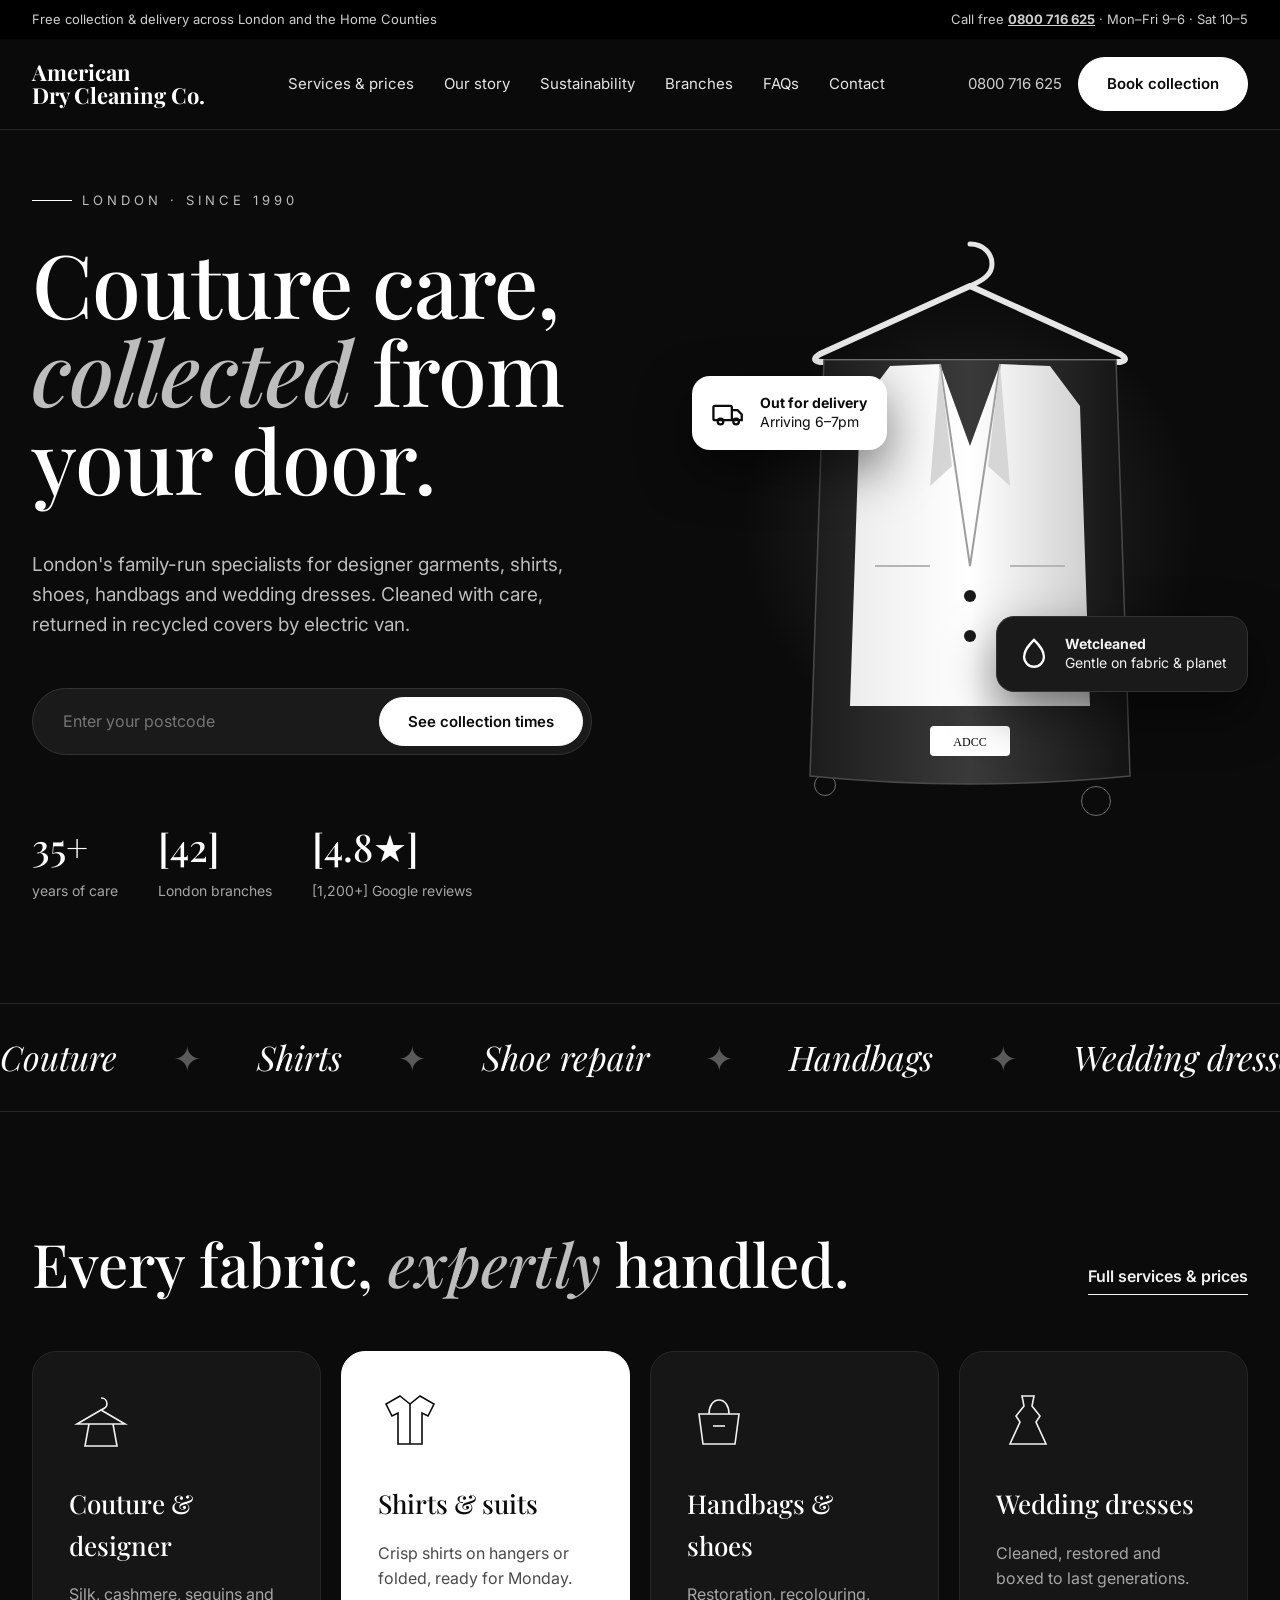
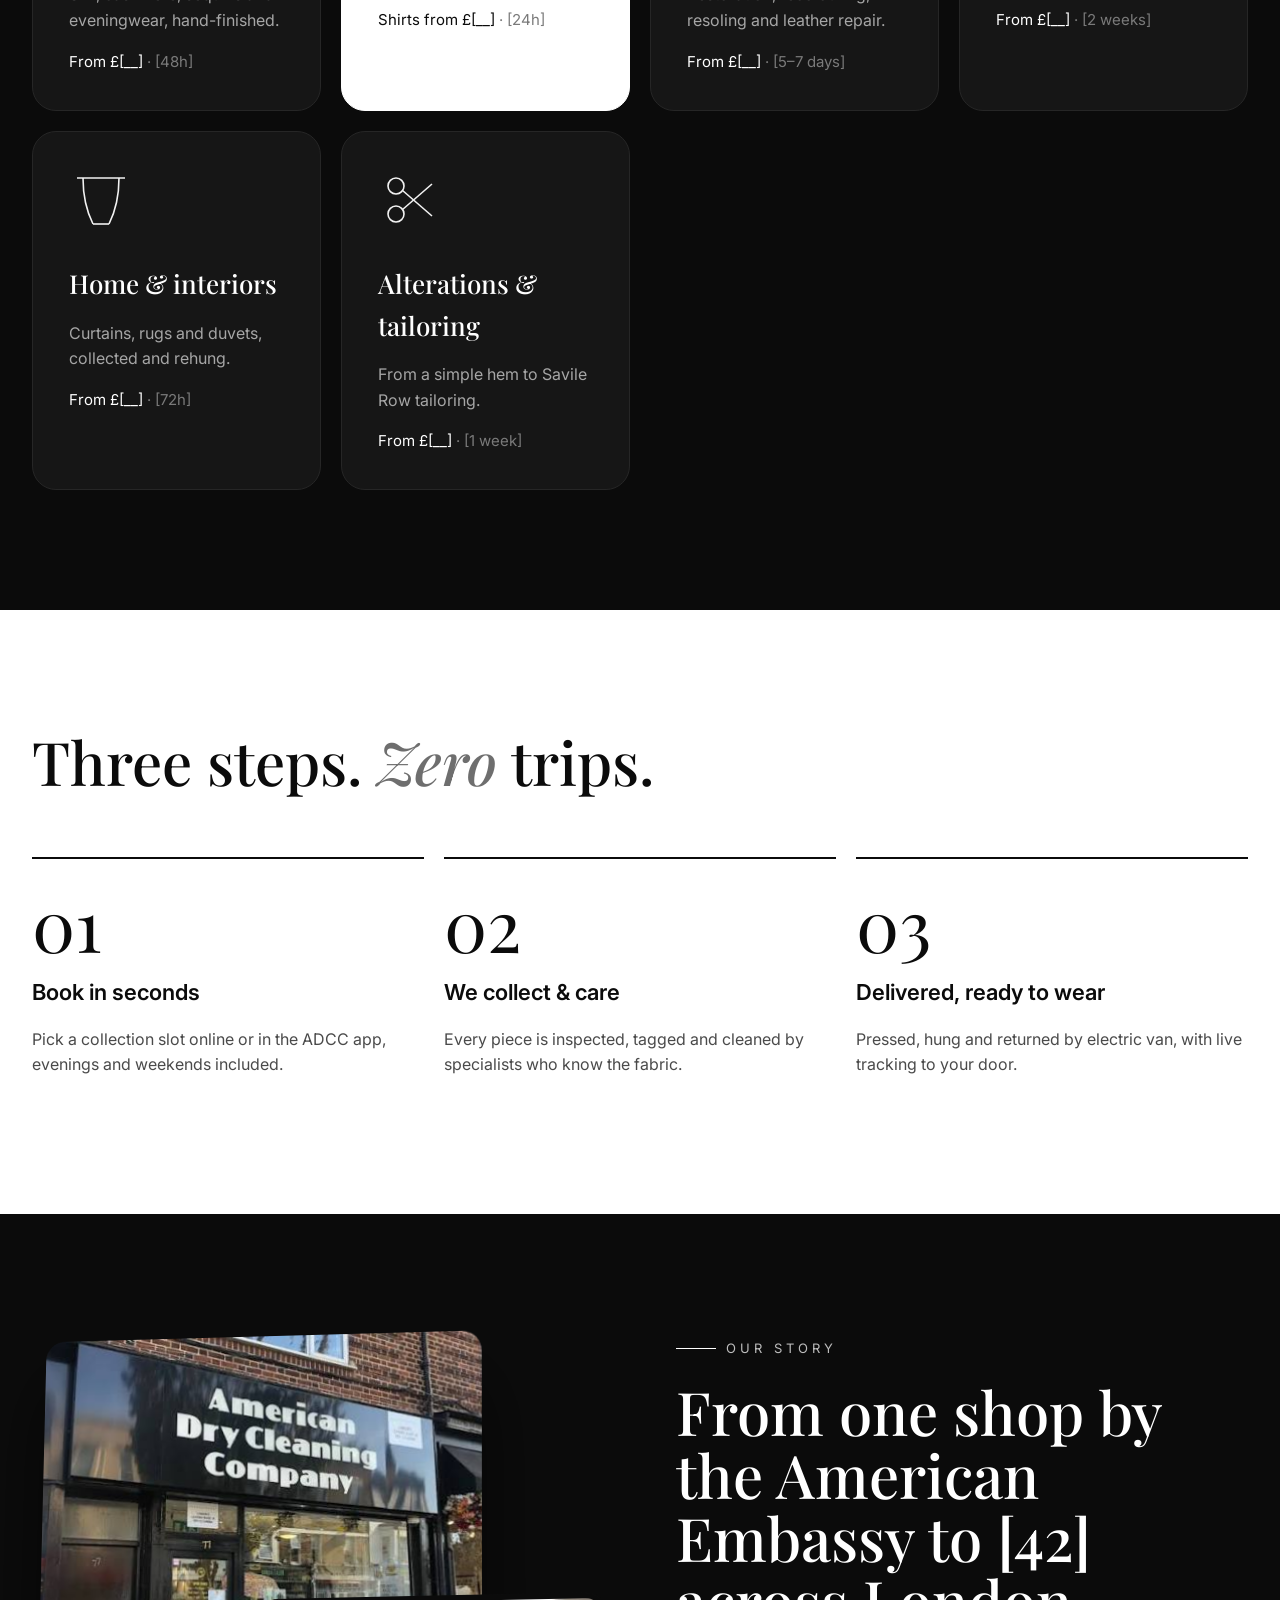
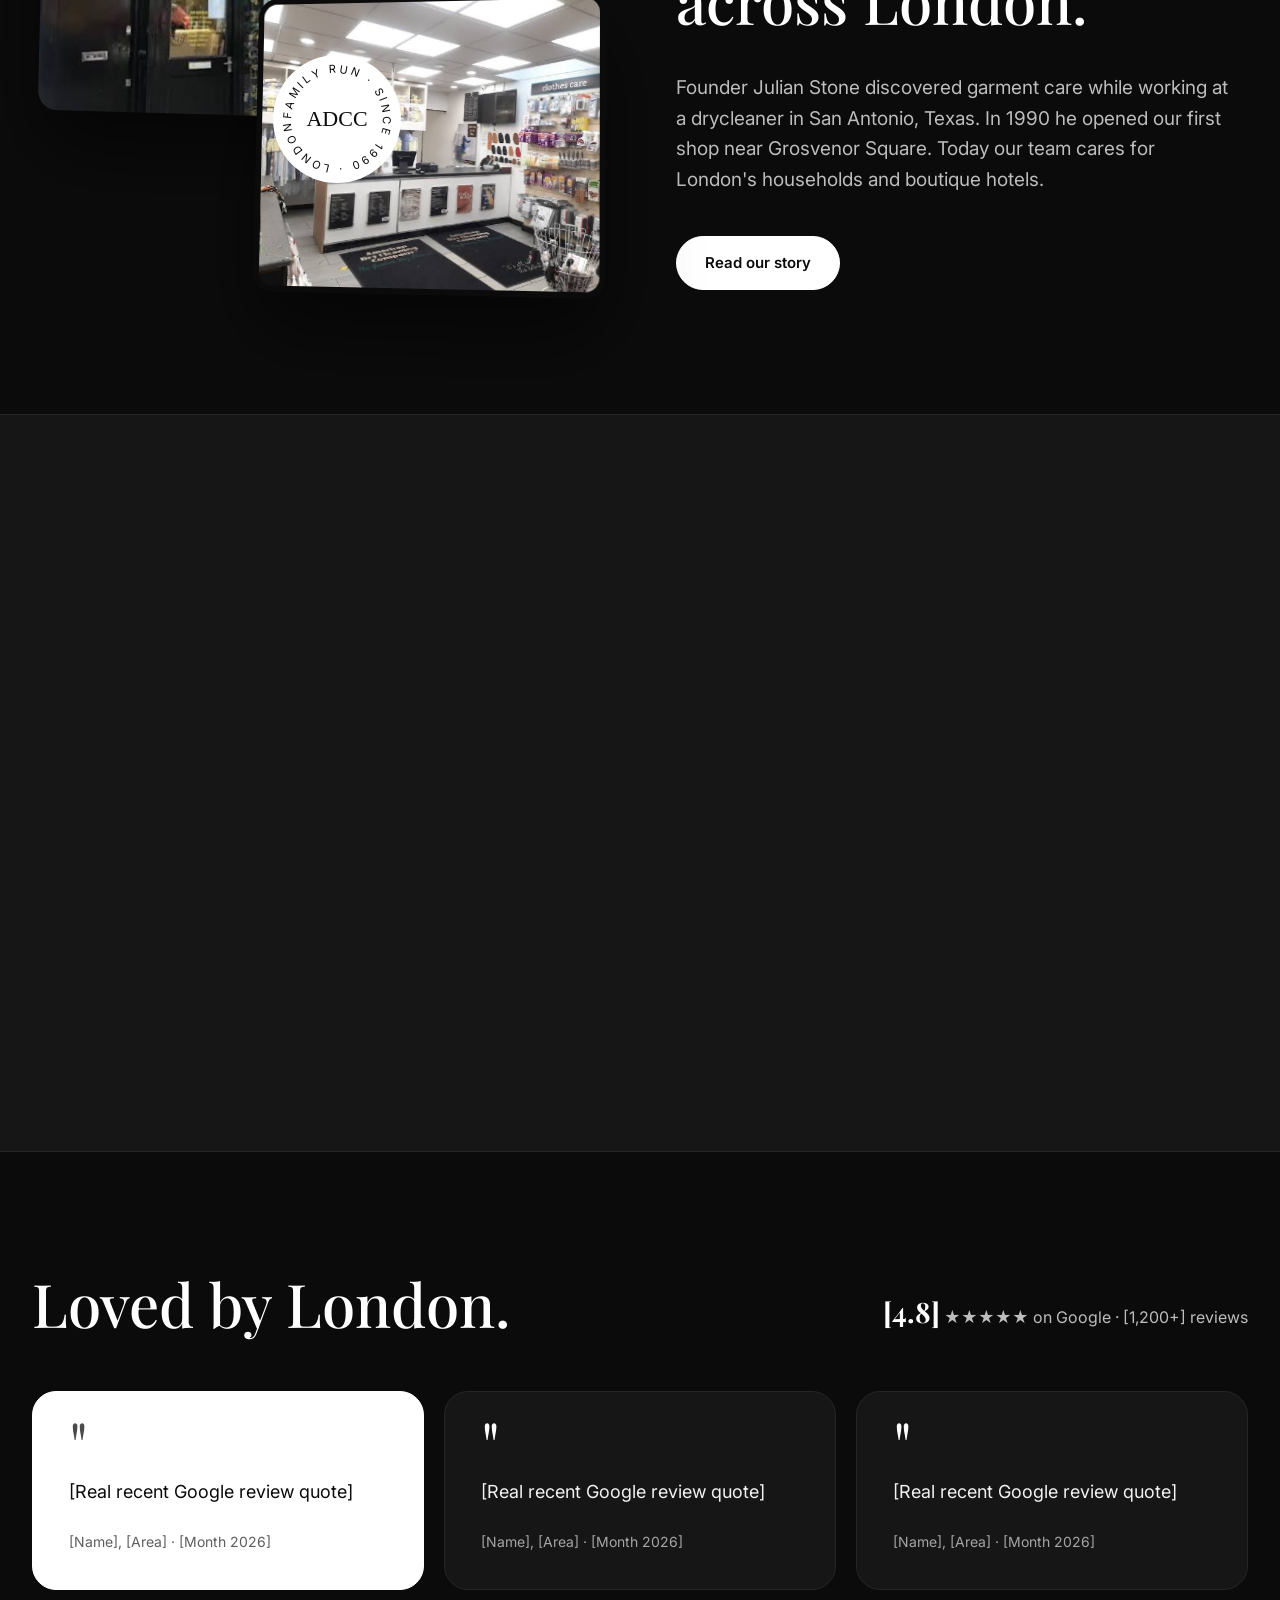
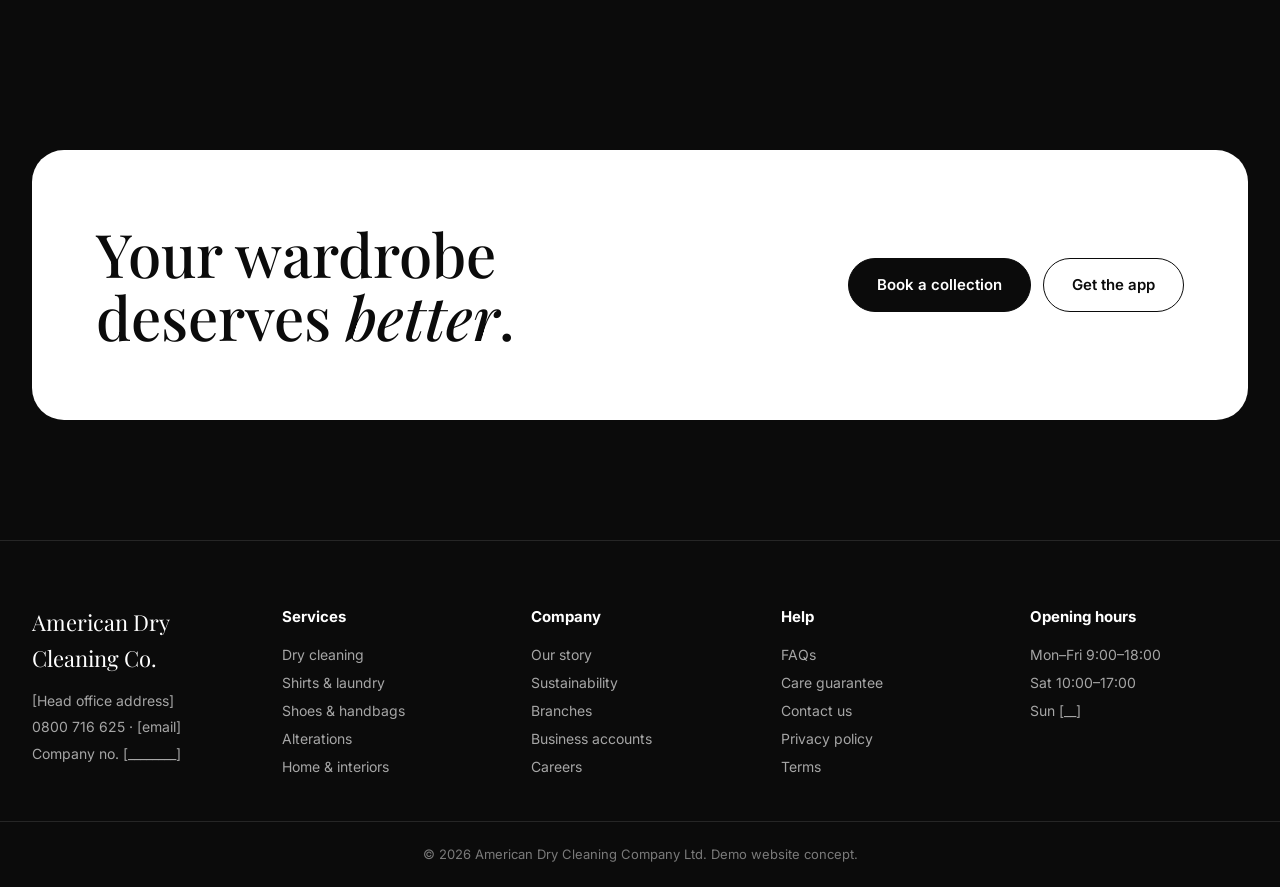
==== index.html @ c9c5dc47 "ADCC demo website Co-Authored-By: Claude Opus 5.5 <noreply@anthropic.com> Claude-Session: https://cl" ====
<!doctype html>
<html lang="en">
<head>
<meta charset="utf-8">
<meta name="viewport" content="width=device-width, initial-scale=1">
<title>American Dry Cleaning Company | Luxury Dry Cleaners London, Since 1990</title>
<meta name="description" content="London's family-run dry cleaning specialists since 1990. Designer garments, shirts, shoes, handbags and wedding dresses, with free collection and delivery.">
<link rel="preconnect" href="https://fonts.googleapis.com">
<link rel="preconnect" href="https://fonts.gstatic.com" crossorigin>
<link href="https://fonts.googleapis.com/css2?family=Playfair+Display:ital,wght@0,500;0,700;1,500&family=Inter:wght@400;500;600&display=swap" rel="stylesheet">
<link rel="stylesheet" href="styles.css">
</head>
<body>
<a class="sr-only" href="#main">Skip to content</a>
<div class="topbar"><div class="wrap"><span>Free collection &amp; delivery across London and the Home Counties</span><span>Call free <a href="tel:0800716625"><b>0800 716 625</b></a> · Mon–Fri 9–6 · Sat 10–5</span></div></div>
<header class="site-header"><div class="wrap">
<a class="logo" href="index.html">American<br>Dry Cleaning Co.</a>
<nav class="nav" aria-label="Main">
<a href="services.html">Services &amp; prices</a>
<a href="our-story.html">Our story</a>
<a href="sustainability.html">Sustainability</a>
<a href="branches.html">Branches</a>
<a href="faq.html">FAQs</a>
<a href="contact.html">Contact</a>
</nav>
<div class="header-cta"><a class="tel" href="tel:0800716625">0800 716 625</a><a class="btn btn-white" href="book.html">Book collection</a>
<button class="menu-btn" aria-label="Open menu" aria-expanded="false"><svg width="22" height="22" viewBox="0 0 24 24" fill="none" stroke="currentColor" stroke-width="2" aria-hidden="true"><path d="M3 6h18M3 12h18M3 18h18"/></svg></button></div>
</div></header>
<main id="main">
<section class="hero"><div class="wrap hero-grid">
<div class="hero-copy">
<span class="eyebrow">London · Since 1990</span>
<h1>Couture care,<br><em><i>collected</i></em> from<br>your door.</h1>
<p class="lead">London's family-run specialists for designer garments, shirts, shoes, handbags and wedding dresses. Cleaned with care, returned in recycled covers by electric van.</p>
<form class="postcode" data-postcode="pc-msg" data-go="book.html"><label for="pc" class="sr-only">Your postcode</label><input id="pc" type="text" placeholder="Enter your postcode" autocomplete="postal-code"><button class="btn btn-white" type="submit">See collection times</button></form>
<p class="postcode-msg" id="pc-msg" role="status"></p>
<div class="stats"><div><b>35+</b><span>years of care</span></div><div><b>[42]</b><span>London branches</span></div><div><b>[4.8★]</b><span>[1,200+] Google reviews</span></div></div>
</div>
<div class="hero-art"><div class="glow"></div>
<span class="bubble" style="bottom:60px;left:22%;width:22px;height:22px"></span><span class="bubble" style="bottom:40px;left:70%;width:30px;height:30px;animation-delay:2s"></span><span class="bubble" style="bottom:80px;left:48%;width:14px;height:14px;animation-delay:4s"></span>
<svg class="hanger" role="img" aria-label="Illustration of a tailored jacket on a hanger in a garment cover" width="380" height="560" viewBox="0 0 380 560">
<defs><linearGradient id="cover" x1="0" x2="1"><stop offset="0" stop-color="#1C1C1C"/><stop offset=".5" stop-color="#3A3A3A"/><stop offset="1" stop-color="#141414"/></linearGradient>
<linearGradient id="jacket" x1="0" x2="1"><stop offset="0" stop-color="#EDEDED"/><stop offset=".5" stop-color="#FFFFFF"/><stop offset="1" stop-color="#CFCFCF"/></linearGradient></defs>
<path d="M190 8c14 0 22 10 22 20s-8 16-22 22" fill="none" stroke="#E6E6E6" stroke-width="5" stroke-linecap="round"/>
<path d="M190 50 L40 118 Q30 124 40 126 L340 126 Q350 124 340 118 Z" fill="none" stroke="#E6E6E6" stroke-width="6" stroke-linejoin="round"/>
<path d="M44 124 L336 124 L350 540 Q190 556 30 540 Z" fill="url(#cover)" stroke="#4A4A4A" stroke-width="1.5"/>
<path d="M110 130 L160 128 L190 210 L220 128 L270 130 L300 170 L310 470 L70 470 L80 170 Z" fill="url(#jacket)"/>
<path d="M160 128 L190 330 L220 128" fill="none" stroke="#9E9E9E" stroke-width="2"/>
<path d="M160 128 L172 230 L150 250 Z" fill="#D6D6D6"/><path d="M220 128 L208 230 L230 250 Z" fill="#D6D6D6"/>
<circle cx="190" cy="360" r="6" fill="#1A1A1A"/><circle cx="190" cy="400" r="6" fill="#1A1A1A"/>
<path d="M95 330 L150 330" stroke="#B5B5B5" stroke-width="2"/><path d="M230 330 L285 330" stroke="#B5B5B5" stroke-width="2"/>
<rect x="150" y="490" width="80" height="30" rx="4" fill="#FFFFFF"/><text x="190" y="510" text-anchor="middle" font-family="Georgia, serif" font-size="12" fill="#0B0B0B">ADCC</text>
</svg>
<div class="float-card fc1"><svg aria-hidden="true" width="34" height="34" viewBox="0 0 24 24" fill="none" stroke="#0B0B0B" stroke-width="1.6"><rect x="1" y="7" width="13" height="10" rx="1"/><path d="M14 10h4l3 3v4h-7"/><circle cx="6" cy="18" r="2"/><circle cx="17" cy="18" r="2"/></svg><span><b>Out for delivery</b><br>Arriving 6–7pm</span></div>
<div class="float-card fc2"><svg aria-hidden="true" width="34" height="34" viewBox="0 0 24 24" fill="none" stroke="#fff" stroke-width="1.6"><path d="M12 2C7 7 5 10 5 14a7 7 0 0 0 14 0c0-4-2-7-7-12z"/></svg><span><b>Wetcleaned</b><br>Gentle on fabric &amp; planet</span></div>
</div></div></section>

<section class="marquee" aria-label="Our services"><div class="track"><span>Couture</span><span class="dot">✦</span><span>Shirts</span><span class="dot">✦</span><span>Shoe repair</span><span class="dot">✦</span><span>Handbags</span><span class="dot">✦</span><span>Wedding dresses</span><span class="dot">✦</span><span>Curtains &amp; rugs</span><span class="dot">✦</span><span>Alterations</span><span class="dot">✦</span><span>Suede &amp; leather</span><span class="dot">✦</span><span>Couture</span><span class="dot">✦</span><span>Shirts</span><span class="dot">✦</span><span>Shoe repair</span><span class="dot">✦</span><span>Handbags</span><span class="dot">✦</span><span>Wedding dresses</span><span class="dot">✦</span><span>Curtains &amp; rugs</span><span class="dot">✦</span><span>Alterations</span><span class="dot">✦</span><span>Suede &amp; leather</span><span class="dot">✦</span></div></section>

<section class="section"><div class="wrap">
<div class="head-row reveal"><h2>Every fabric, <em><i>expertly</i></em> handled.</h2><a class="link-line" href="services.html">Full services &amp; prices</a></div>
<div class="grid g3"><div class="card tilt reveal"><svg aria-hidden="true" width="64" height="64" viewBox="0 0 64 64" fill="none" stroke="currentColor" stroke-width="1.6"><path d="M32 10c4 0 6 3 6 6s-2 4-6 6"/><path d="M32 22 8 36h48z"/><path d="M20 36l-4 22h32l-4-22"/></svg><h3>Couture &amp; designer</h3><p>Silk, cashmere, sequins and eveningwear, hand-finished.</p><p class="price">From £[__] <span>· [48h]</span></p></div><div class="card tilt reveal white"><svg aria-hidden="true" width="64" height="64" viewBox="0 0 64 64" fill="none" stroke="currentColor" stroke-width="1.6"><path d="M22 8l10 8 10-8 14 8-6 12-6-3v31H20V25l-6 3-6-12z"/><path d="M32 16v40"/></svg><h3>Shirts &amp; suits</h3><p>Crisp shirts on hangers or folded, ready for Monday.</p><p class="price">Shirts from £[__] <span>· [24h]</span></p></div><div class="card tilt reveal"><svg aria-hidden="true" width="64" height="64" viewBox="0 0 64 64" fill="none" stroke="currentColor" stroke-width="1.6"><path d="M12 26h40l-4 30H16z"/><path d="M22 26c0-8 4-14 10-14s10 6 10 14"/><path d="M26 38h12"/></svg><h3>Handbags &amp; shoes</h3><p>Restoration, recolouring, resoling and leather repair.</p><p class="price">From £[__] <span>· [5–7 days]</span></p></div><div class="card tilt reveal"><svg aria-hidden="true" width="64" height="64" viewBox="0 0 64 64" fill="none" stroke="currentColor" stroke-width="1.6"><path d="M26 8h12l-2 10 8 10-4 6 10 22H14l10-22-4-6 8-10z"/></svg><h3>Wedding dresses</h3><p>Cleaned, restored and boxed to last generations.</p><p class="price">From £[__] <span>· [2 weeks]</span></p></div><div class="card tilt reveal"><svg aria-hidden="true" width="64" height="64" viewBox="0 0 64 64" fill="none" stroke="currentColor" stroke-width="1.6"><path d="M8 10h48"/><path d="M14 10c0 20 4 34 10 46"/><path d="M50 10c0 20-4 34-10 46"/><path d="M24 56h16"/></svg><h3>Home &amp; interiors</h3><p>Curtains, rugs and duvets, collected and rehung.</p><p class="price">From £[__] <span>· [72h]</span></p></div><div class="card tilt reveal"><svg aria-hidden="true" width="64" height="64" viewBox="0 0 64 64" fill="none" stroke="currentColor" stroke-width="1.6"><circle cx="18" cy="46" r="8"/><circle cx="18" cy="18" r="8"/><path d="M24 22l30 26"/><path d="M24 42l30-26"/></svg><h3>Alterations &amp; tailoring</h3><p>From a simple hem to Savile Row tailoring.</p><p class="price">From £[__] <span>· [1 week]</span></p></div></div>
</div></section>

<section class="section light"><div class="wrap">
<h2 class="reveal" style="margin-bottom:64px">Three steps. <i style="color:#6E6E6E">Zero</i> trips.</h2>
<div class="grid g3">
<div class="step reveal"><p class="num">01</p><h3>Book in seconds</h3><p>Pick a collection slot online or in the ADCC app, evenings and weekends included.</p></div>
<div class="step reveal"><p class="num">02</p><h3>We collect &amp; care</h3><p>Every piece is inspected, tagged and cleaned by specialists who know the fabric.</p></div>
<div class="step reveal"><p class="num">03</p><h3>Delivered, ready to wear</h3><p>Pressed, hung and returned by electric van, with live tracking to your door.</p></div>
</div></div></section>

<section class="section"><div class="wrap story">
<div class="photos reveal"><img class="p1" src="assets/shopfront.jpg" alt="An American Dry Cleaning Company shopfront"><img class="p2" src="assets/counter.jpg" alt="Inside an American Dry Cleaning Company branch"><svg class="badge" role="img" aria-label="Family run since 1990" width="130" height="130" viewBox="0 0 130 130"><circle cx="65" cy="65" r="64" fill="#fff"/><defs><path id="circ" d="M65 65 m-46 0 a46 46 0 1 1 92 0 a46 46 0 1 1 -92 0"/></defs><text font-family="Inter, sans-serif" font-size="11" letter-spacing="3" fill="#0B0B0B"><textPath href="#circ">FAMILY RUN · SINCE 1990 · LONDON · </textPath></text><text x="65" y="72" text-anchor="middle" font-family="Georgia, serif" font-size="22" fill="#0B0B0B">ADCC</text></svg></div>
<div class="reveal" style="display:flex;flex-direction:column;gap:22px">
<span class="eyebrow">Our story</span>
<h2>From one shop by the American Embassy to [42] across London.</h2>
<p class="lead">Founder Julian Stone discovered garment care while working at a drycleaner in San Antonio, Texas. In 1990 he opened our first shop near Grosvenor Square. Today our team cares for London's households and boutique hotels.</p>
<a class="btn btn-white" style="align-self:flex-start" href="our-story.html">Read our story</a>
</div></div></section>

<section class="section panel"><div class="wrap">
<div class="head-row reveal"><div><h2>Cleaner clothes. <em><i>Cleaner</i></em> London.</h2><p class="lead" style="margin-top:16px">Green Impact winner, London Awards for Drycleaning 2021.</p></div><a class="link-line" href="sustainability.html">Our commitments</a></div>
<div class="grid g4">
<div class="card tilt reveal"><svg aria-hidden="true" width="40" height="40" viewBox="0 0 24 24" fill="none" stroke="#fff" stroke-width="1.5"><path d="M12 2C7 7 5 10 5 14a7 7 0 0 0 14 0c0-4-2-7-7-12z"/></svg><h3>Water recovery</h3><p>Water reused across our cleaning process.</p></div>
<div class="card tilt reveal"><svg aria-hidden="true" width="40" height="40" viewBox="0 0 24 24" fill="none" stroke="#fff" stroke-width="1.5"><path d="M13 2 4 14h7l-1 8 9-12h-7z"/></svg><h3>Electric vans</h3><p>Collections and deliveries with lower emissions.</p></div>
<div class="card tilt reveal"><svg aria-hidden="true" width="40" height="40" viewBox="0 0 24 24" fill="none" stroke="#fff" stroke-width="1.5"><path d="M3 12a9 9 0 0 1 15-6.7L21 8"/><path d="M21 3v5h-5"/><path d="M21 12a9 9 0 0 1-15 6.7L3 16"/><path d="M3 21v-5h5"/></svg><h3>Heat recycling</h3><p>Heat pumps and recovered steam heat.</p></div>
<div class="card tilt reveal"><svg aria-hidden="true" width="40" height="40" viewBox="0 0 24 24" fill="none" stroke="#fff" stroke-width="1.5"><path d="M3 7h18l-2 14H5z"/><path d="M8 7a4 4 0 0 1 8 0"/></svg><h3>Recycled packaging</h3><p>Recycled covers and less single-use plastic.</p></div>
</div>
</div></section>

<section class="section"><div class="wrap">
<div class="head-row reveal"><h2>Loved by London.</h2><p style="color:var(--soft);margin:0"><b class="serif" style="color:#fff;font-size:28px">[4.8]</b> ★★★★★ on Google · [1,200+] reviews</p></div>
<div class="grid g3">
<figure class="card white tilt reveal"><p class="quote-mark">"</p><blockquote>[Real recent Google review quote]</blockquote><figcaption style="color:#5E5E5E">[Name], [Area] · [Month 2026]</figcaption></figure>
<figure class="card tilt reveal"><p class="quote-mark" style="color:#fff">"</p><blockquote>[Real recent Google review quote]</blockquote><figcaption>[Name], [Area] · [Month 2026]</figcaption></figure>
<figure class="card tilt reveal"><p class="quote-mark" style="color:#fff">"</p><blockquote>[Real recent Google review quote]</blockquote><figcaption>[Name], [Area] · [Month 2026]</figcaption></figure>
</div>
</div></section>

<section class="section" style="padding-top:40px"><div class="wrap reveal">
<div class="cta-box"><h2>Your wardrobe deserves <i>better</i>.</h2>
<div style="display:flex;gap:12px;flex-wrap:wrap"><a class="btn btn-dark" href="book.html">Book a collection</a><a class="btn btn-outline-dark" href="#">Get the app</a></div></div>
</div></section>
</main>
<footer class="site-footer"><div class="wrap">
<div><p class="serif" style="font-size:22px;color:#fff;margin:0 0 12px">American Dry Cleaning Co.</p><p style="margin:0;line-height:1.8">[Head office address]<br><a href="tel:0800716625" style="display:inline">0800 716 625</a> · [email]<br>Company no. [________]</p></div>
<div><h4>Services</h4><a href="services.html#garments">Dry cleaning</a><a href="services.html#garments">Shirts &amp; laundry</a><a href="services.html#specialist">Shoes &amp; handbags</a><a href="services.html#specialist">Alterations</a><a href="services.html#home">Home &amp; interiors</a></div>
<div><h4>Company</h4><a href="our-story.html">Our story</a><a href="sustainability.html">Sustainability</a><a href="branches.html">Branches</a><a href="contact.html">Business accounts</a><a href="contact.html">Careers</a></div>
<div><h4>Help</h4><a href="faq.html">FAQs</a><a href="faq.html#guarantee">Care guarantee</a><a href="contact.html">Contact us</a><a href="#">Privacy policy</a><a href="#">Terms</a></div>
<div><h4>Opening hours</h4><p style="margin:0;line-height:2">Mon–Fri 9:00–18:00<br>Sat 10:00–17:00<br>Sun [__]</p></div>
</div><div class="copy">© <span data-year></span> American Dry Cleaning Company Ltd. Demo website concept.</div></footer>
<script src="script.js"></script>
</body>
</html>
---- styles.css ----
:root{--ink:#0B0B0B;--panel:#161616;--line:#262626;--muted:#A6A6A6;--soft:#BDBDBD;--white:#FFFFFF;--serif:'Playfair Display',Georgia,serif;--sans:Inter,system-ui,sans-serif}
*{box-sizing:border-box}
html{scroll-behavior:smooth}
body{margin:0;background:var(--ink);color:#F2F2F2;font-family:var(--sans);line-height:1.6;overflow-x:hidden}
img{max-width:100%;display:block}
a{color:inherit}
.wrap{max-width:1280px;margin:0 auto;padding:0 32px}
.serif{font-family:var(--serif)}
h1,h2,h3{font-family:var(--serif);font-weight:500;color:var(--white);margin:0}
h1{font-size:clamp(46px,7vw,88px);line-height:1;letter-spacing:-1px}
h2{font-size:clamp(36px,5vw,60px);line-height:1.05}
h3{font-size:26px}
em{color:var(--soft)}
.eyebrow{display:inline-flex;align-items:center;gap:10px;font-size:13px;letter-spacing:4px;text-transform:uppercase;color:var(--soft)}
.eyebrow:before{content:"";width:40px;height:1px;background:var(--white)}
.lead{font-size:19px;color:var(--soft);max-width:560px}
.section{padding:120px 0}
.light{background:var(--white);color:var(--ink)}
.light h2,.light h3{color:var(--ink)}
.light p{color:#4A4A4A}
.panel{background:var(--panel);border-top:1px solid var(--line);border-bottom:1px solid var(--line)}

/* buttons */
.btn{display:inline-flex;align-items:center;justify-content:center;gap:8px;min-height:48px;padding:14px 28px;border-radius:999px;font-weight:600;font-size:15px;text-decoration:none;border:1.5px solid var(--white);cursor:pointer;font-family:var(--sans);transition:transform .25s,background .25s,color .25s}
.btn:hover{transform:translateY(-2px)}
.btn-white{background:var(--white);color:var(--ink)}
.btn-white:hover{background:#E6E6E6}
.btn-ghost{background:transparent;color:var(--white)}
.btn-dark{background:var(--ink);color:var(--white);border-color:var(--ink)}
.btn-outline-dark{background:transparent;color:var(--ink);border-color:var(--ink)}

/* header */
.topbar{background:#000;color:#CFCFCF;font-size:13px}
.topbar .wrap{display:flex;justify-content:space-between;flex-wrap:wrap;gap:8px;padding-top:9px;padding-bottom:9px}
.site-header{position:sticky;top:0;z-index:50;background:rgba(11,11,11,.85);backdrop-filter:blur(12px);border-bottom:1px solid var(--line)}
.site-header .wrap{display:flex;align-items:center;justify-content:space-between;gap:20px;padding-top:18px;padding-bottom:18px}
.logo{font-family:var(--serif);font-weight:700;font-size:22px;line-height:1.05;text-decoration:none;color:var(--white)}
.nav{display:flex;gap:30px;font-size:15px}
.nav a{text-decoration:none;color:#E6E6E6;position:relative}
.nav a:after{content:"";position:absolute;left:0;bottom:-6px;width:0;height:1px;background:var(--white);transition:width .3s}
.nav a:hover:after,.nav a.active:after{width:100%}
.header-cta{display:flex;gap:16px;align-items:center}
.header-cta .tel{text-decoration:none;color:#CFCFCF;font-size:15px}
.menu-btn{display:none;background:none;border:1px solid var(--line);color:var(--white);border-radius:10px;width:48px;height:48px;cursor:pointer}
@media(max-width:960px){
 .nav{display:none;position:absolute;top:100%;left:0;right:0;flex-direction:column;gap:0;background:var(--ink);border-bottom:1px solid var(--line)}
 .nav.open{display:flex}
 .nav a{padding:16px 32px;border-top:1px solid var(--line)}
 .menu-btn{display:inline-flex;align-items:center;justify-content:center}
 .header-cta .tel{display:none}
}

/* hero */
.hero{padding:60px 0 100px}
.hero-grid{display:grid;grid-template-columns:1.1fr 1fr;gap:48px;align-items:center}
@media(max-width:960px){.hero-grid{grid-template-columns:1fr}}
.hero-copy{display:flex;flex-direction:column;gap:28px}
.postcode{display:flex;flex-wrap:wrap;gap:8px;background:#1A1A1A;border:1px solid #333;border-radius:999px;padding:8px;max-width:560px}
.postcode input{flex:1;min-width:200px;border:none;background:transparent;color:var(--white);font-size:16px;padding:14px 22px;font-family:var(--sans);outline:none}
.postcode-msg{font-size:14px;color:var(--soft);min-height:22px;margin:-16px 0 0 22px}
.stats{display:flex;gap:40px;flex-wrap:wrap}
.stats b{display:block;font-family:var(--serif);font-weight:500;font-size:38px;color:var(--white)}
.stats span{font-size:14px;color:var(--muted)}
.hero-art{position:relative;height:620px;display:flex;justify-content:center}
.glow{position:absolute;top:60px;left:50%;width:460px;height:460px;margin-left:-230px;border-radius:50%;background:radial-gradient(circle,#2C2C2C 0%,var(--ink) 70%)}
.hanger{position:relative;animation:swing 7s ease-in-out infinite;transform-origin:50% 6%}
.float-card{position:absolute;display:flex;gap:14px;align-items:center;border-radius:18px;padding:18px 20px;box-shadow:0 20px 50px rgba(0,0,0,.5);font-size:14px;line-height:1.35}
.fc1{left:0;top:140px;background:var(--white);color:var(--ink);animation:floaty 5s ease-in-out infinite}
.fc2{right:0;top:380px;background:#1A1A1A;border:1px solid #333;animation:floaty 6s ease-in-out 1s infinite}
.bubble{position:absolute;border-radius:50%;border:1px solid #6E6E6E;animation:bubble 7s ease-in infinite}
@media(max-width:600px){.hero-art{height:520px}.hanger{width:300px;height:440px}.fc1{top:60px}.fc2{top:360px}}

/* marquee */
.marquee{border-top:1px solid var(--line);border-bottom:1px solid var(--line);padding:26px 0;overflow:hidden}
.track{display:flex;gap:56px;width:max-content;font-family:var(--serif);font-style:italic;font-size:34px;color:var(--white);white-space:nowrap;animation:marquee 30s linear infinite}
.track span.dot{color:#5A5A5A;font-style:normal}

/* cards */
.grid{display:grid;gap:20px}
.g3{grid-template-columns:repeat(auto-fit,minmax(280px,1fr))}
.g4{grid-template-columns:repeat(auto-fit,minmax(230px,1fr))}
.card{background:var(--panel);border:1px solid var(--line);border-radius:24px;padding:36px;transform-style:preserve-3d;transition:transform .2s ease-out,box-shadow .4s}
.card.white{background:var(--white);color:var(--ink);border-color:var(--white)}
.card.white h3{color:var(--ink)}
.card.white p{color:#4A4A4A}
.card p{color:var(--muted)}
.card h3{margin:24px 0 10px}
.card .price{color:var(--white);margin:0;font-size:15px}
.card.white .price{color:var(--ink)}
.card .price span{color:#7A7A7A}
.tilt:hover{box-shadow:0 30px 60px rgba(0,0,0,.45)}
.head-row{display:flex;flex-wrap:wrap;justify-content:space-between;align-items:end;gap:24px;margin-bottom:56px}
.link-line{font-weight:600;text-decoration:none;border-bottom:1px solid currentColor;padding-bottom:4px}

/* steps */
.step{border-top:2px solid var(--ink);padding-top:28px}
.step .num{font-family:var(--serif);font-size:72px;line-height:1;color:var(--ink);margin:0}
.step h3{font-family:var(--sans);font-weight:600;font-size:22px;margin:16px 0 10px}

/* story */
.story{display:grid;grid-template-columns:1fr 1fr;gap:72px;align-items:center}
@media(max-width:960px){.story{grid-template-columns:1fr}}
.photos{position:relative;height:560px}
.photos img{position:absolute;object-fit:cover;border-radius:20px;box-shadow:0 40px 80px rgba(0,0,0,.6);transform:perspective(1200px) rotateY(-10deg) rotateX(4deg);transition:transform .8s}
.photos img:hover{transform:none}
.photos .p1{left:0;top:0;width:78%;height:380px}
.photos .p2{right:0;bottom:0;width:62%;height:300px;border:6px solid var(--ink)}
.badge{position:absolute;left:42%;top:320px;animation:spin 18s linear infinite}

/* reviews */
.quote-mark{font-family:var(--serif);font-size:64px;line-height:.5;margin:0 0 18px}
blockquote{margin:0 0 24px;font-size:18px;line-height:1.6}
figure{margin:0}
figcaption{font-size:14px;color:var(--muted)}

/* cta */
.cta-box{background:var(--white);color:var(--ink);border-radius:32px;padding:72px 64px;display:flex;flex-wrap:wrap;justify-content:space-between;align-items:center;gap:32px}
.cta-box h2{color:var(--ink);max-width:620px}
@media(max-width:600px){.cta-box{padding:48px 28px}}

/* page hero */
.page-hero{padding:100px 0 60px;border-bottom:1px solid var(--line)}
.page-hero p{margin-top:20px}

/* tables */
.price-table{width:100%;border-collapse:collapse;margin-bottom:56px}
.price-table caption{text-align:left;font-family:var(--serif);font-size:30px;color:var(--white);padding-bottom:16px}
.price-table th,.price-table td{text-align:left;padding:16px 8px;border-bottom:1px solid var(--line)}
.price-table th{font-size:13px;letter-spacing:2px;text-transform:uppercase;color:var(--muted);font-weight:500}
.price-table td:last-child,.price-table th:last-child{text-align:right}

/* forms */
.form{display:grid;gap:18px;max-width:720px}
.form .row{display:grid;grid-template-columns:1fr 1fr;gap:18px}
@media(max-width:600px){.form .row{grid-template-columns:1fr}}
.form label{display:flex;flex-direction:column;gap:8px;font-size:14px;color:var(--soft)}
.form input,.form select,.form textarea{background:#1A1A1A;border:1px solid #333;border-radius:12px;color:var(--white);padding:14px 16px;font-size:16px;font-family:var(--sans)}
.form input:focus,.form select:focus,.form textarea:focus{outline:2px solid var(--white);outline-offset:1px}
.form-success{display:none;background:var(--white);color:var(--ink);border-radius:16px;padding:24px;font-size:17px}
.checks{display:flex;flex-wrap:wrap;gap:10px}
.checks label{flex-direction:row;align-items:center;gap:8px;background:#1A1A1A;border:1px solid #333;border-radius:999px;padding:10px 16px;cursor:pointer}

/* FAQ */
details{border-bottom:1px solid var(--line);padding:22px 0}
summary{cursor:pointer;font-size:19px;color:var(--white);list-style:none;display:flex;justify-content:space-between;gap:20px}
summary:after{content:"+";font-size:24px;transition:transform .3s}
details[open] summary:after{transform:rotate(45deg)}
details p{color:var(--soft);margin:14px 0 0}

/* branches */
.branch-search{display:flex;gap:10px;flex-wrap:wrap;margin-bottom:32px;max-width:560px}
.branch-search input{flex:1;min-width:200px;background:#1A1A1A;border:1px solid #333;border-radius:999px;padding:14px 22px;color:var(--white);font-size:16px}
.branch h3{font-size:24px;margin:0 0 8px}

/* footer */
.site-footer{border-top:1px solid var(--line);color:var(--muted);font-size:14px}
.site-footer .wrap{display:grid;grid-template-columns:repeat(auto-fit,minmax(200px,1fr));gap:32px;padding-top:64px;padding-bottom:40px}
.site-footer h4{color:var(--white);margin:0 0 12px;font-size:15px}
.site-footer a{display:block;text-decoration:none;line-height:2}
.site-footer a:hover{color:var(--white)}
.copy{border-top:1px solid var(--line);padding:22px 32px;text-align:center;font-size:13px;color:#7A7A7A}

/* reveal on scroll */
.reveal{opacity:0;transform:translateY(40px);transition:opacity 1s cubic-bezier(.2,.7,.2,1),transform 1s cubic-bezier(.2,.7,.2,1)}
.reveal.in{opacity:1;transform:none}

@keyframes swing{0%,100%{transform:perspective(900px) rotateY(-22deg) rotateZ(-2deg)}50%{transform:perspective(900px) rotateY(22deg) rotateZ(2deg)}}
@keyframes floaty{0%,100%{transform:translateY(0)}50%{transform:translateY(-14px)}}
@keyframes marquee{from{transform:translateX(0)}to{transform:translateX(-50%)}}
@keyframes spin{to{transform:rotate(360deg)}}
@keyframes bubble{0%{transform:translateY(0) scale(.6);opacity:0}20%{opacity:.7}100%{transform:translateY(-420px) scale(1.1);opacity:0}}
@media(prefers-reduced-motion:reduce){*{animation:none!important;transition:none!important}.reveal{opacity:1;transform:none}}
.sr-only{position:absolute;width:1px;height:1px;overflow:hidden;clip:rect(0 0 0 0)}
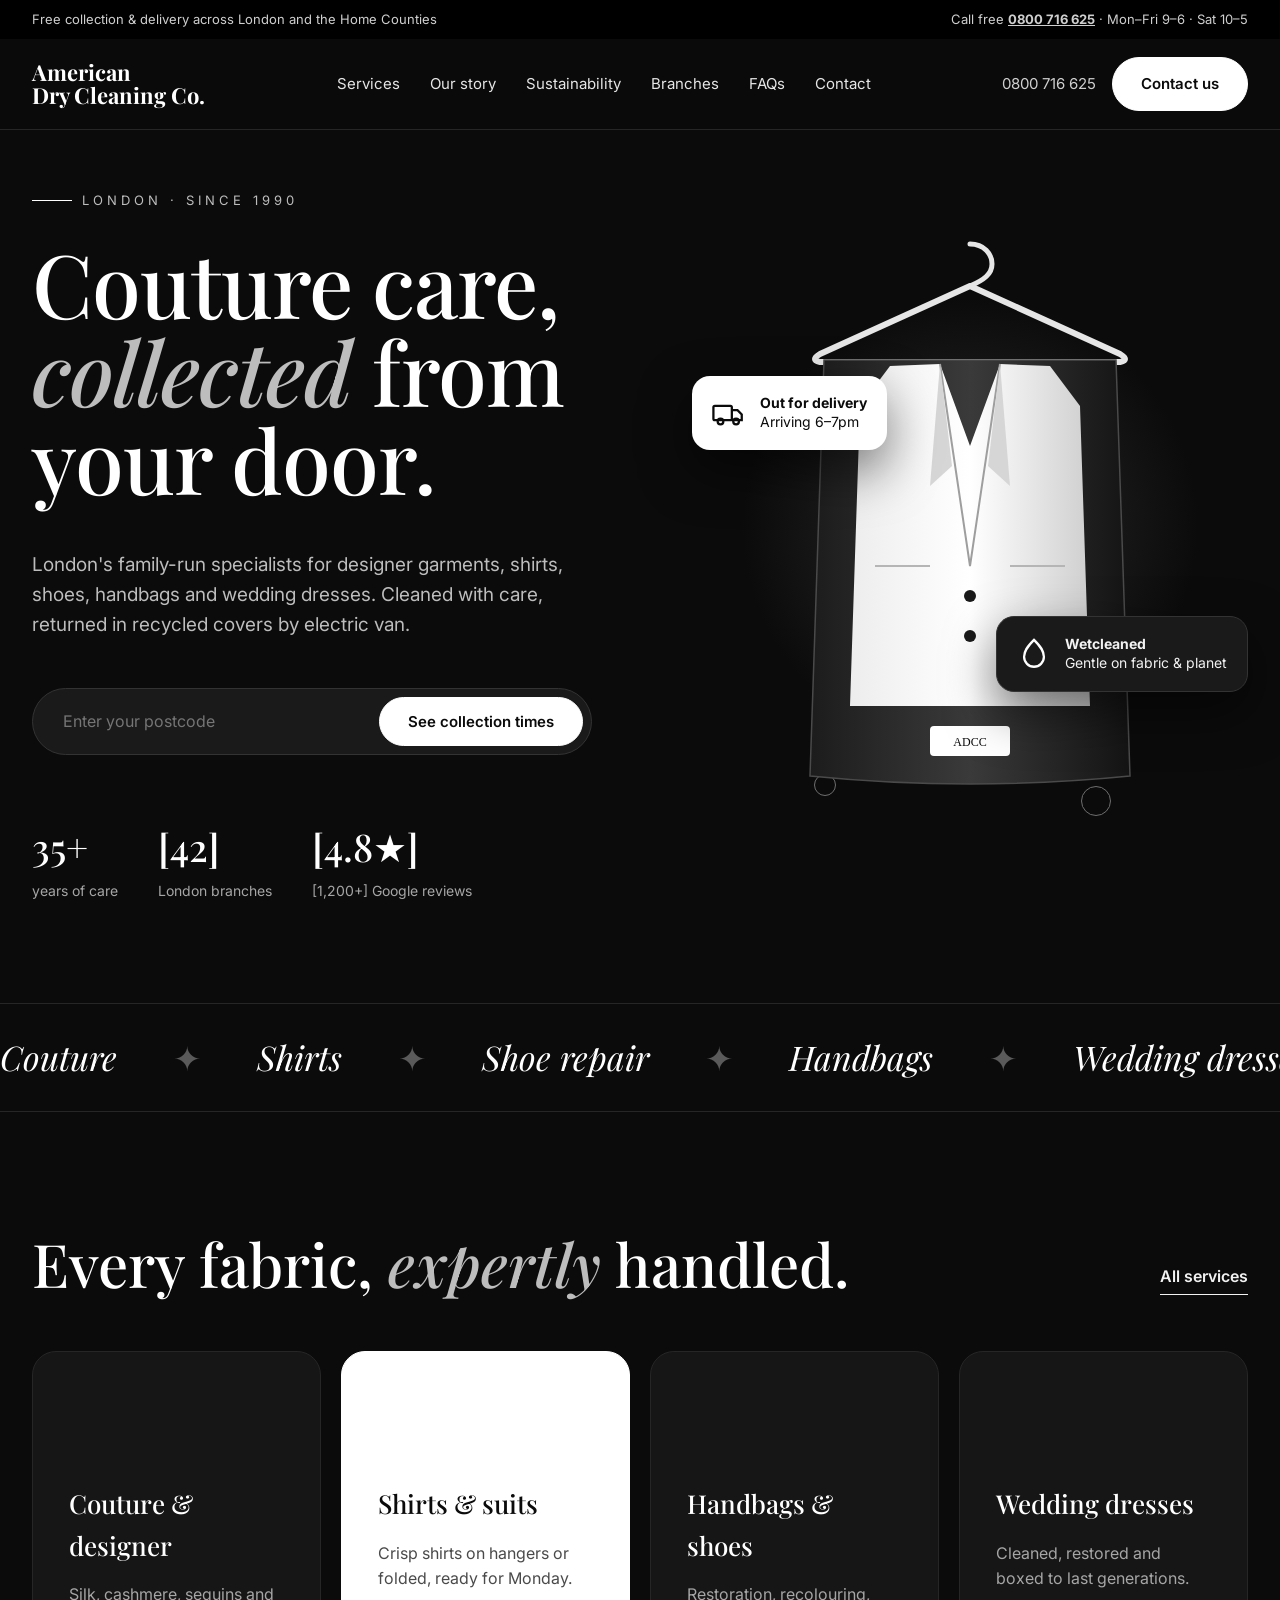
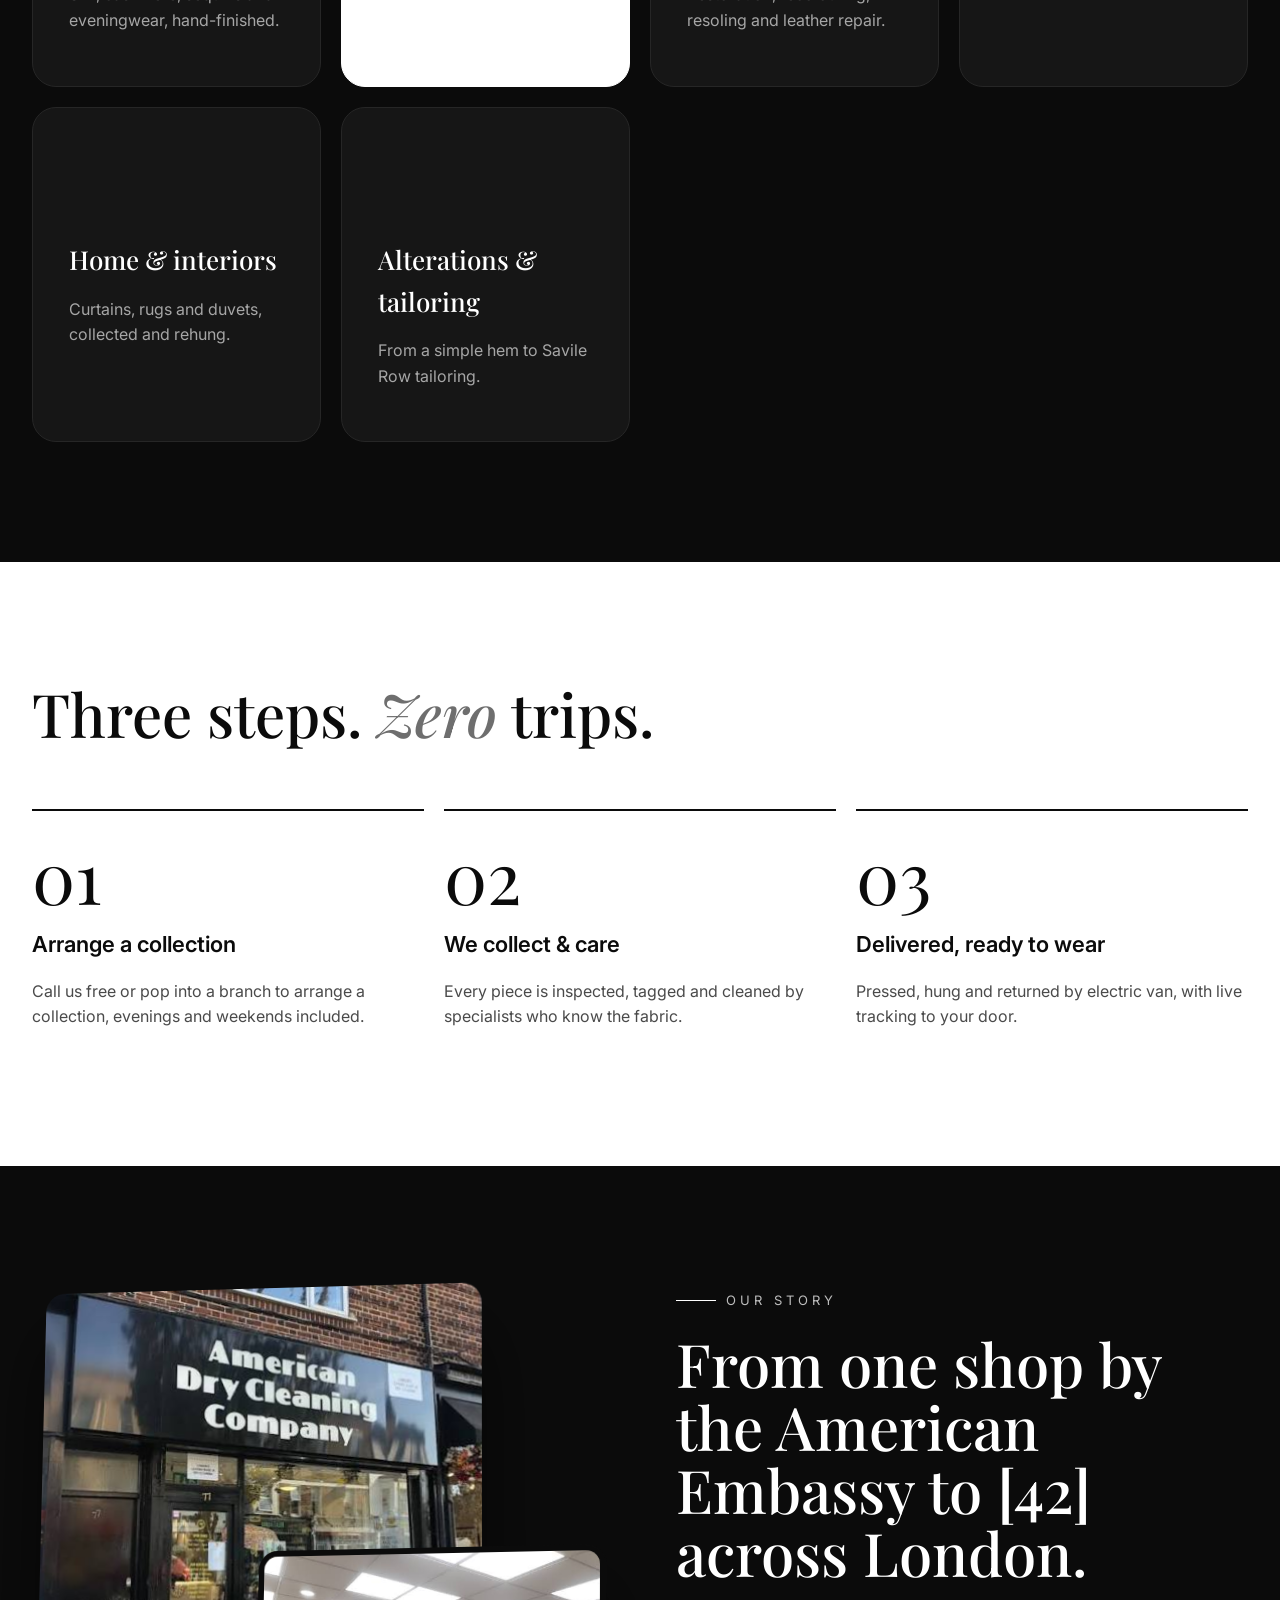
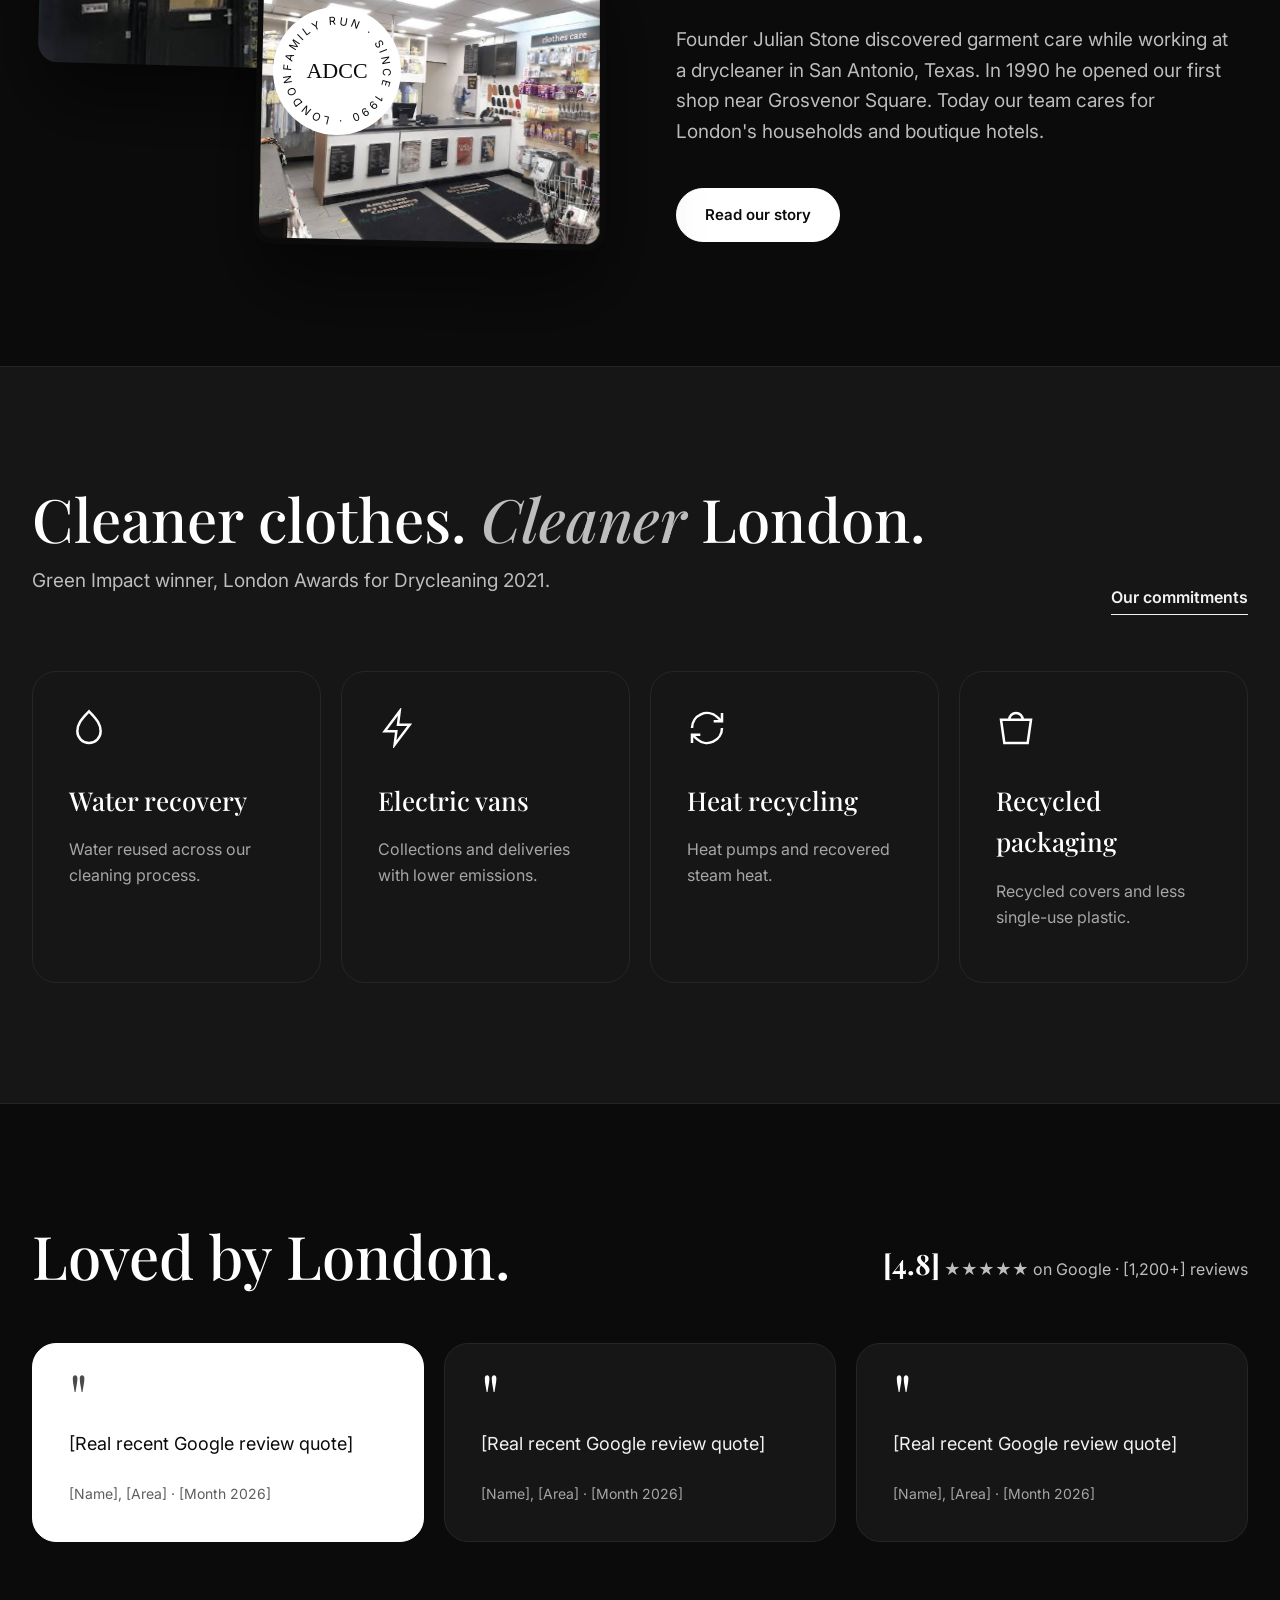
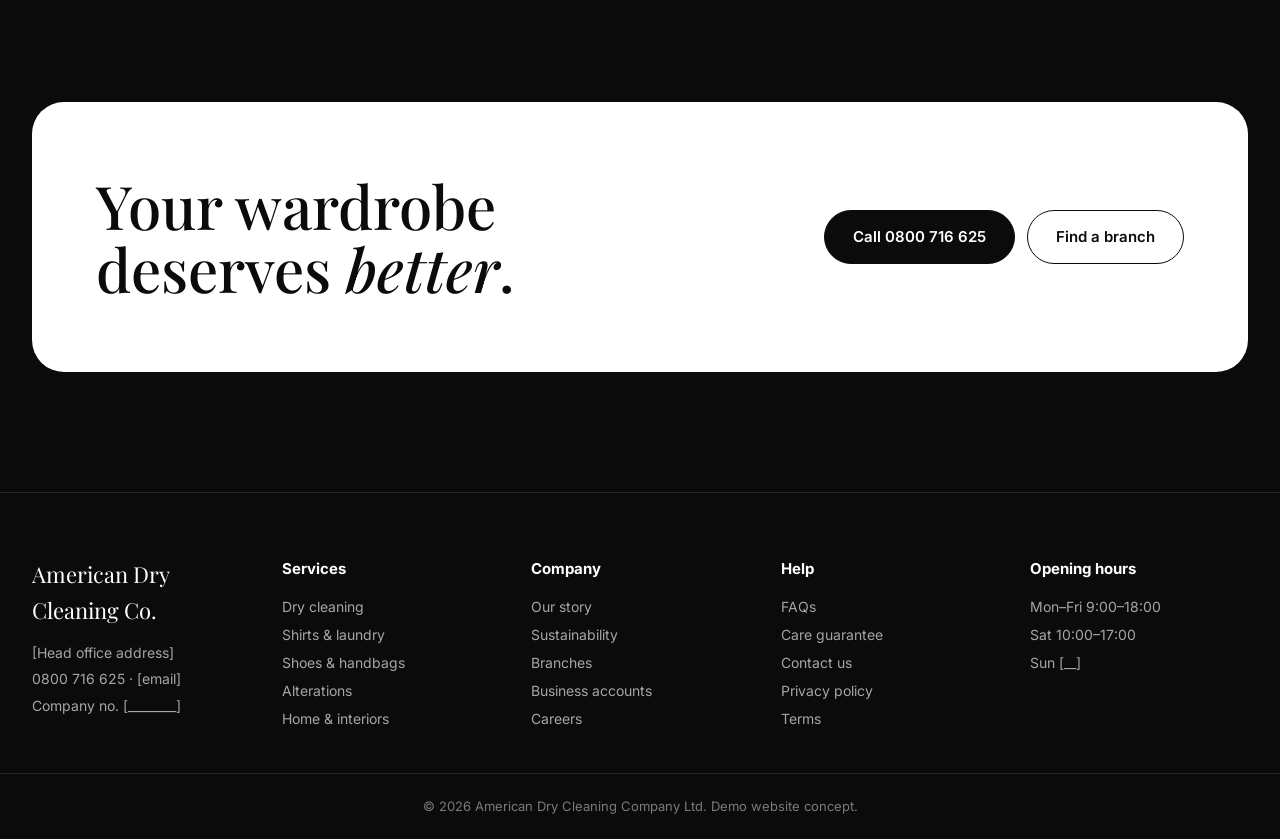
==== commit 1d822843: "Remove app link, booking page and prices Co-Authored-By: Claude Opus 5.5 <noreply@anthropic.com> Cla" ====
--- a/index.html
+++ b/index.html
@@ -16,14 +16,14 @@
 <header class="site-header"><div class="wrap">
 <a class="logo" href="index.html">American<br>Dry Cleaning Co.</a>
 <nav class="nav" aria-label="Main">
-<a href="services.html">Services &amp; prices</a>
+<a href="services.html">Services</a>
 <a href="our-story.html">Our story</a>
 <a href="sustainability.html">Sustainability</a>
 <a href="branches.html">Branches</a>
 <a href="faq.html">FAQs</a>
 <a href="contact.html">Contact</a>
 </nav>
-<div class="header-cta"><a class="tel" href="tel:0800716625">0800 716 625</a><a class="btn btn-white" href="book.html">Book collection</a>
+<div class="header-cta"><a class="tel" href="tel:0800716625">0800 716 625</a><a class="btn btn-white" href="contact.html">Contact us</a>
 <button class="menu-btn" aria-label="Open menu" aria-expanded="false"><svg width="22" height="22" viewBox="0 0 24 24" fill="none" stroke="currentColor" stroke-width="2" aria-hidden="true"><path d="M3 6h18M3 12h18M3 18h18"/></svg></button></div>
 </div></header>
 <main id="main">
@@ -32,7 +32,7 @@
 <span class="eyebrow">London · Since 1990</span>
 <h1>Couture care,<br><em><i>collected</i></em> from<br>your door.</h1>
 <p class="lead">London's family-run specialists for designer garments, shirts, shoes, handbags and wedding dresses. Cleaned with care, returned in recycled covers by electric van.</p>
-<form class="postcode" data-postcode="pc-msg" data-go="book.html"><label for="pc" class="sr-only">Your postcode</label><input id="pc" type="text" placeholder="Enter your postcode" autocomplete="postal-code"><button class="btn btn-white" type="submit">See collection times</button></form>
+<form class="postcode" data-postcode="pc-msg"><label for="pc" class="sr-only">Your postcode</label><input id="pc" type="text" placeholder="Enter your postcode" autocomplete="postal-code"><button class="btn btn-white" type="submit">See collection times</button></form>
 <p class="postcode-msg" id="pc-msg" role="status"></p>
 <div class="stats"><div><b>35+</b><span>years of care</span></div><div><b>[42]</b><span>London branches</span></div><div><b>[4.8★]</b><span>[1,200+] Google reviews</span></div></div>
 </div>
@@ -58,14 +58,14 @@
 <section class="marquee" aria-label="Our services"><div class="track"><span>Couture</span><span class="dot">✦</span><span>Shirts</span><span class="dot">✦</span><span>Shoe repair</span><span class="dot">✦</span><span>Handbags</span><span class="dot">✦</span><span>Wedding dresses</span><span class="dot">✦</span><span>Curtains &amp; rugs</span><span class="dot">✦</span><span>Alterations</span><span class="dot">✦</span><span>Suede &amp; leather</span><span class="dot">✦</span><span>Couture</span><span class="dot">✦</span><span>Shirts</span><span class="dot">✦</span><span>Shoe repair</span><span class="dot">✦</span><span>Handbags</span><span class="dot">✦</span><span>Wedding dresses</span><span class="dot">✦</span><span>Curtains &amp; rugs</span><span class="dot">✦</span><span>Alterations</span><span class="dot">✦</span><span>Suede &amp; leather</span><span class="dot">✦</span></div></section>
 
 <section class="section"><div class="wrap">
-<div class="head-row reveal"><h2>Every fabric, <em><i>expertly</i></em> handled.</h2><a class="link-line" href="services.html">Full services &amp; prices</a></div>
-<div class="grid g3"><div class="card tilt reveal"><svg aria-hidden="true" width="64" height="64" viewBox="0 0 64 64" fill="none" stroke="currentColor" stroke-width="1.6"><path d="M32 10c4 0 6 3 6 6s-2 4-6 6"/><path d="M32 22 8 36h48z"/><path d="M20 36l-4 22h32l-4-22"/></svg><h3>Couture &amp; designer</h3><p>Silk, cashmere, sequins and eveningwear, hand-finished.</p><p class="price">From £[__] <span>· [48h]</span></p></div><div class="card tilt reveal white"><svg aria-hidden="true" width="64" height="64" viewBox="0 0 64 64" fill="none" stroke="currentColor" stroke-width="1.6"><path d="M22 8l10 8 10-8 14 8-6 12-6-3v31H20V25l-6 3-6-12z"/><path d="M32 16v40"/></svg><h3>Shirts &amp; suits</h3><p>Crisp shirts on hangers or folded, ready for Monday.</p><p class="price">Shirts from £[__] <span>· [24h]</span></p></div><div class="card tilt reveal"><svg aria-hidden="true" width="64" height="64" viewBox="0 0 64 64" fill="none" stroke="currentColor" stroke-width="1.6"><path d="M12 26h40l-4 30H16z"/><path d="M22 26c0-8 4-14 10-14s10 6 10 14"/><path d="M26 38h12"/></svg><h3>Handbags &amp; shoes</h3><p>Restoration, recolouring, resoling and leather repair.</p><p class="price">From £[__] <span>· [5–7 days]</span></p></div><div class="card tilt reveal"><svg aria-hidden="true" width="64" height="64" viewBox="0 0 64 64" fill="none" stroke="currentColor" stroke-width="1.6"><path d="M26 8h12l-2 10 8 10-4 6 10 22H14l10-22-4-6 8-10z"/></svg><h3>Wedding dresses</h3><p>Cleaned, restored and boxed to last generations.</p><p class="price">From £[__] <span>· [2 weeks]</span></p></div><div class="card tilt reveal"><svg aria-hidden="true" width="64" height="64" viewBox="0 0 64 64" fill="none" stroke="currentColor" stroke-width="1.6"><path d="M8 10h48"/><path d="M14 10c0 20 4 34 10 46"/><path d="M50 10c0 20-4 34-10 46"/><path d="M24 56h16"/></svg><h3>Home &amp; interiors</h3><p>Curtains, rugs and duvets, collected and rehung.</p><p class="price">From £[__] <span>· [72h]</span></p></div><div class="card tilt reveal"><svg aria-hidden="true" width="64" height="64" viewBox="0 0 64 64" fill="none" stroke="currentColor" stroke-width="1.6"><circle cx="18" cy="46" r="8"/><circle cx="18" cy="18" r="8"/><path d="M24 22l30 26"/><path d="M24 42l30-26"/></svg><h3>Alterations &amp; tailoring</h3><p>From a simple hem to Savile Row tailoring.</p><p class="price">From £[__] <span>· [1 week]</span></p></div></div>
+<div class="head-row reveal"><h2>Every fabric, <em><i>expertly</i></em> handled.</h2><a class="link-line" href="services.html">All services</a></div>
+<div class="grid g3"><div class="card tilt reveal"><svg aria-hidden="true" width="64" height="64" viewBox="0 0 64 64" fill="none" stroke="currentColor" stroke-width="1.6"><path d="M32 10c4 0 6 3 6 6s-2 4-6 6"/><path d="M32 22 8 36h48z"/><path d="M20 36l-4 22h32l-4-22"/></svg><h3>Couture &amp; designer</h3><p>Silk, cashmere, sequins and eveningwear, hand-finished.</p></div><div class="card tilt reveal white"><svg aria-hidden="true" width="64" height="64" viewBox="0 0 64 64" fill="none" stroke="currentColor" stroke-width="1.6"><path d="M22 8l10 8 10-8 14 8-6 12-6-3v31H20V25l-6 3-6-12z"/><path d="M32 16v40"/></svg><h3>Shirts &amp; suits</h3><p>Crisp shirts on hangers or folded, ready for Monday.</p></div><div class="card tilt reveal"><svg aria-hidden="true" width="64" height="64" viewBox="0 0 64 64" fill="none" stroke="currentColor" stroke-width="1.6"><path d="M12 26h40l-4 30H16z"/><path d="M22 26c0-8 4-14 10-14s10 6 10 14"/><path d="M26 38h12"/></svg><h3>Handbags &amp; shoes</h3><p>Restoration, recolouring, resoling and leather repair.</p></div><div class="card tilt reveal"><svg aria-hidden="true" width="64" height="64" viewBox="0 0 64 64" fill="none" stroke="currentColor" stroke-width="1.6"><path d="M26 8h12l-2 10 8 10-4 6 10 22H14l10-22-4-6 8-10z"/></svg><h3>Wedding dresses</h3><p>Cleaned, restored and boxed to last generations.</p></div><div class="card tilt reveal"><svg aria-hidden="true" width="64" height="64" viewBox="0 0 64 64" fill="none" stroke="currentColor" stroke-width="1.6"><path d="M8 10h48"/><path d="M14 10c0 20 4 34 10 46"/><path d="M50 10c0 20-4 34-10 46"/><path d="M24 56h16"/></svg><h3>Home &amp; interiors</h3><p>Curtains, rugs and duvets, collected and rehung.</p></div><div class="card tilt reveal"><svg aria-hidden="true" width="64" height="64" viewBox="0 0 64 64" fill="none" stroke="currentColor" stroke-width="1.6"><circle cx="18" cy="46" r="8"/><circle cx="18" cy="18" r="8"/><path d="M24 22l30 26"/><path d="M24 42l30-26"/></svg><h3>Alterations &amp; tailoring</h3><p>From a simple hem to Savile Row tailoring.</p></div></div>
 </div></section>
 
 <section class="section light"><div class="wrap">
 <h2 class="reveal" style="margin-bottom:64px">Three steps. <i style="color:#6E6E6E">Zero</i> trips.</h2>
 <div class="grid g3">
-<div class="step reveal"><p class="num">01</p><h3>Book in seconds</h3><p>Pick a collection slot online or in the ADCC app, evenings and weekends included.</p></div>
+<div class="step reveal"><p class="num">01</p><h3>Arrange a collection</h3><p>Call us free or pop into a branch to arrange a collection, evenings and weekends included.</p></div>
 <div class="step reveal"><p class="num">02</p><h3>We collect &amp; care</h3><p>Every piece is inspected, tagged and cleaned by specialists who know the fabric.</p></div>
 <div class="step reveal"><p class="num">03</p><h3>Delivered, ready to wear</h3><p>Pressed, hung and returned by electric van, with live tracking to your door.</p></div>
 </div></div></section>
@@ -100,7 +100,7 @@
 
 <section class="section" style="padding-top:40px"><div class="wrap reveal">
 <div class="cta-box"><h2>Your wardrobe deserves <i>better</i>.</h2>
-<div style="display:flex;gap:12px;flex-wrap:wrap"><a class="btn btn-dark" href="book.html">Book a collection</a><a class="btn btn-outline-dark" href="#">Get the app</a></div></div>
+<div style="display:flex;gap:12px;flex-wrap:wrap"><a class="btn btn-dark" href="tel:0800716625">Call 0800 716 625</a><a class="btn btn-outline-dark" href="branches.html">Find a branch</a></div></div>
 </div></section>
 </main>
 <footer class="site-footer"><div class="wrap">
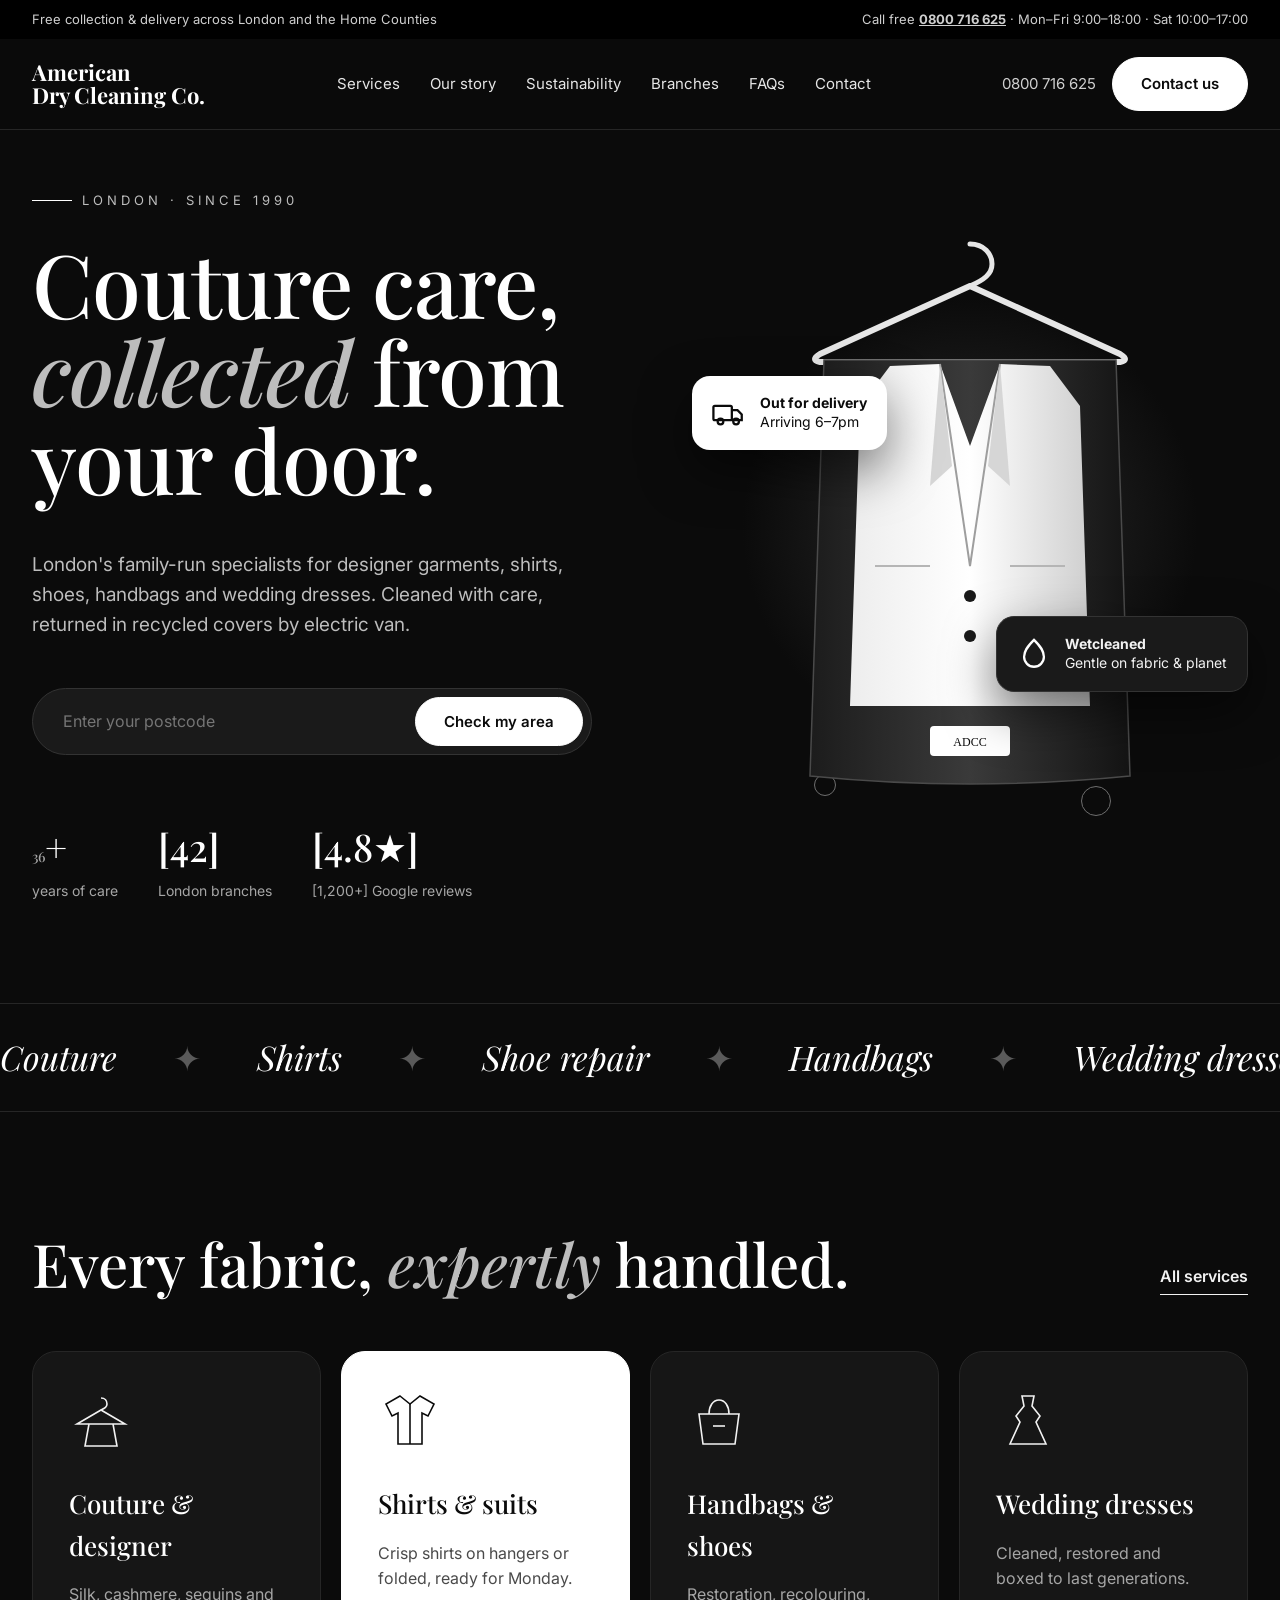
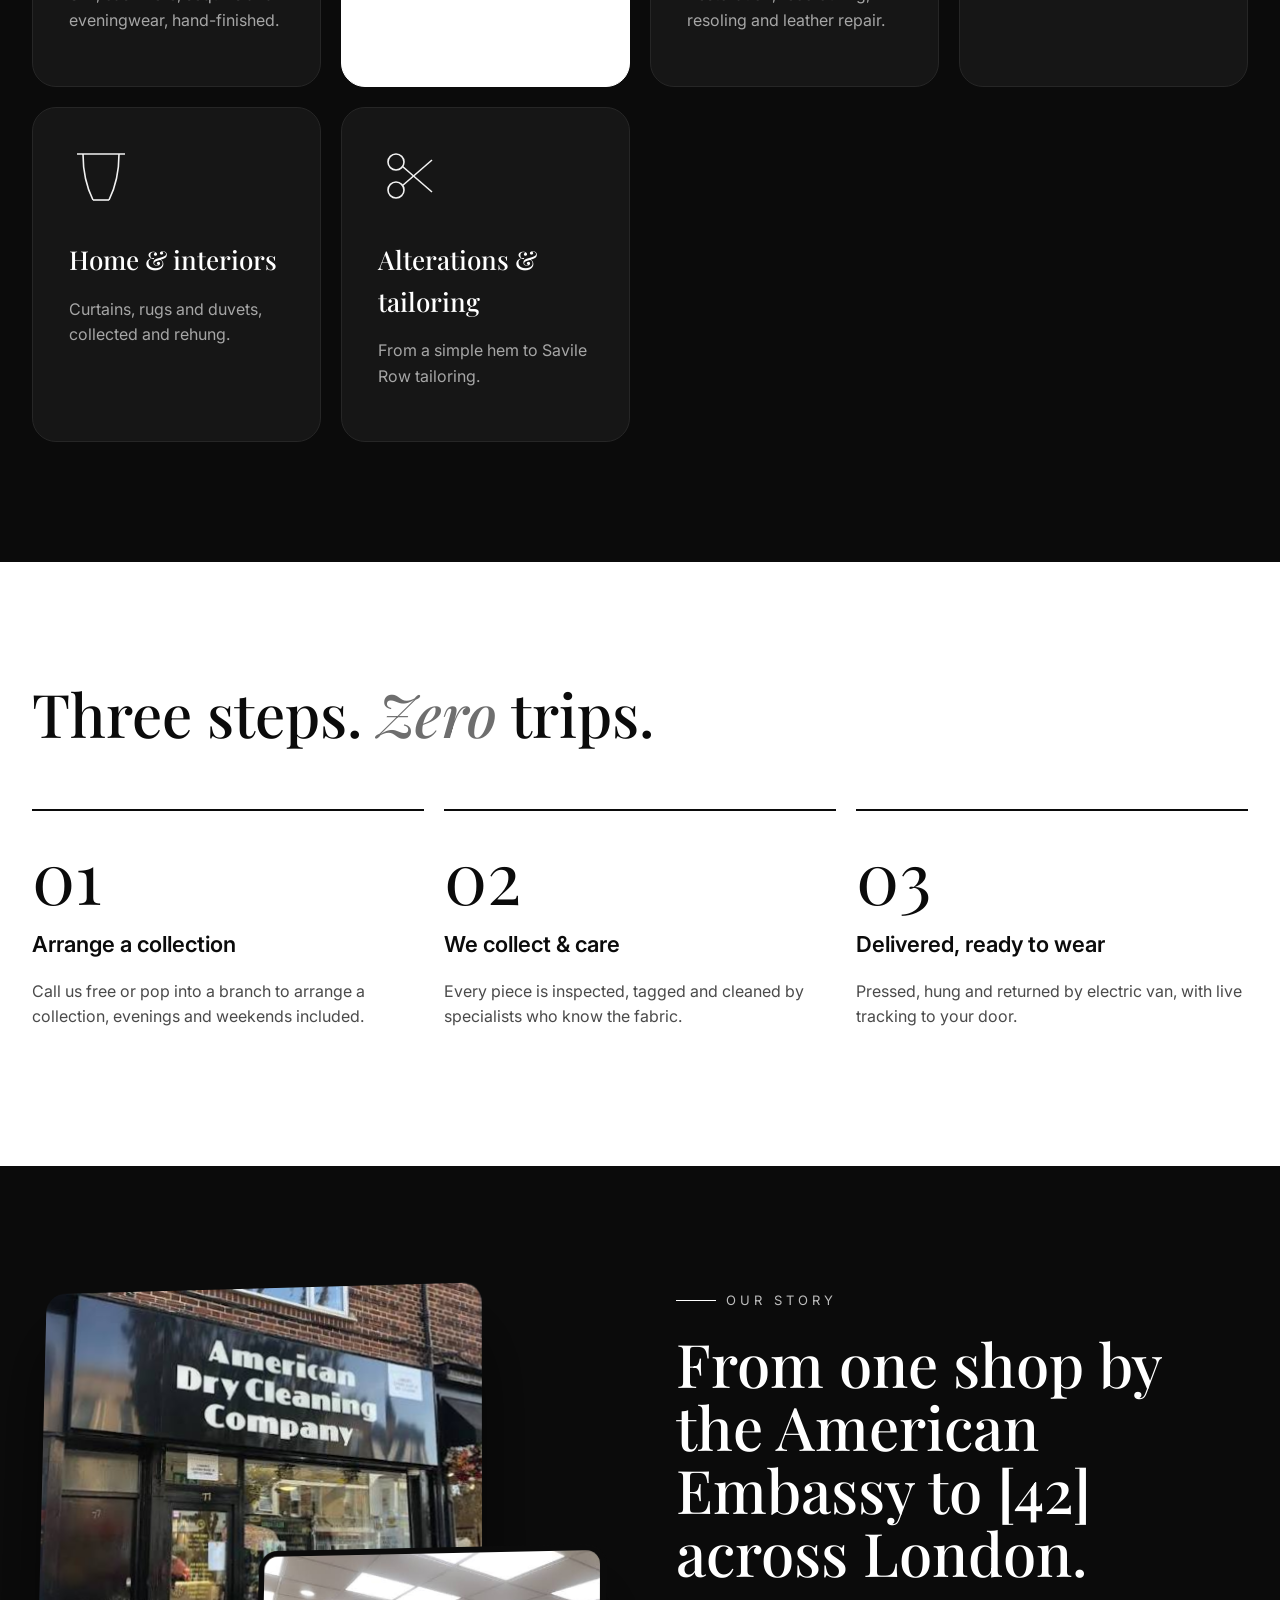
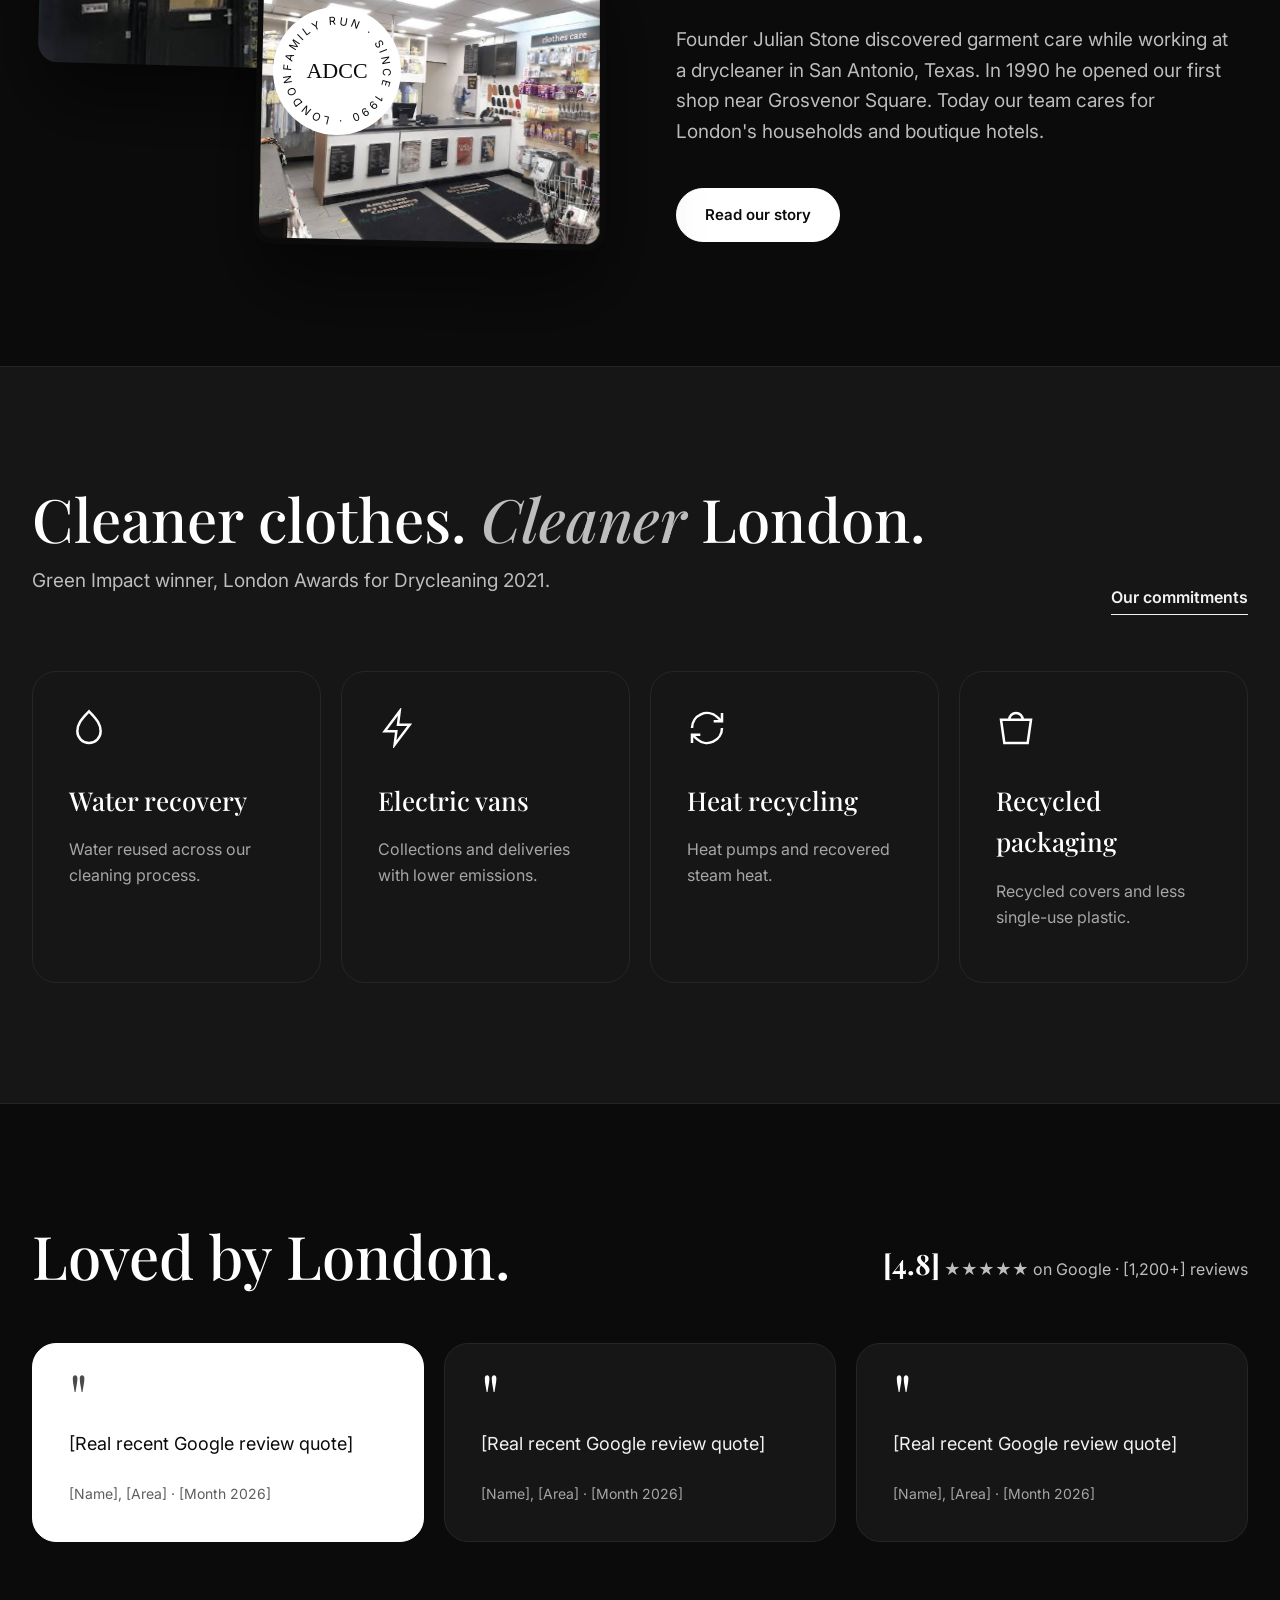
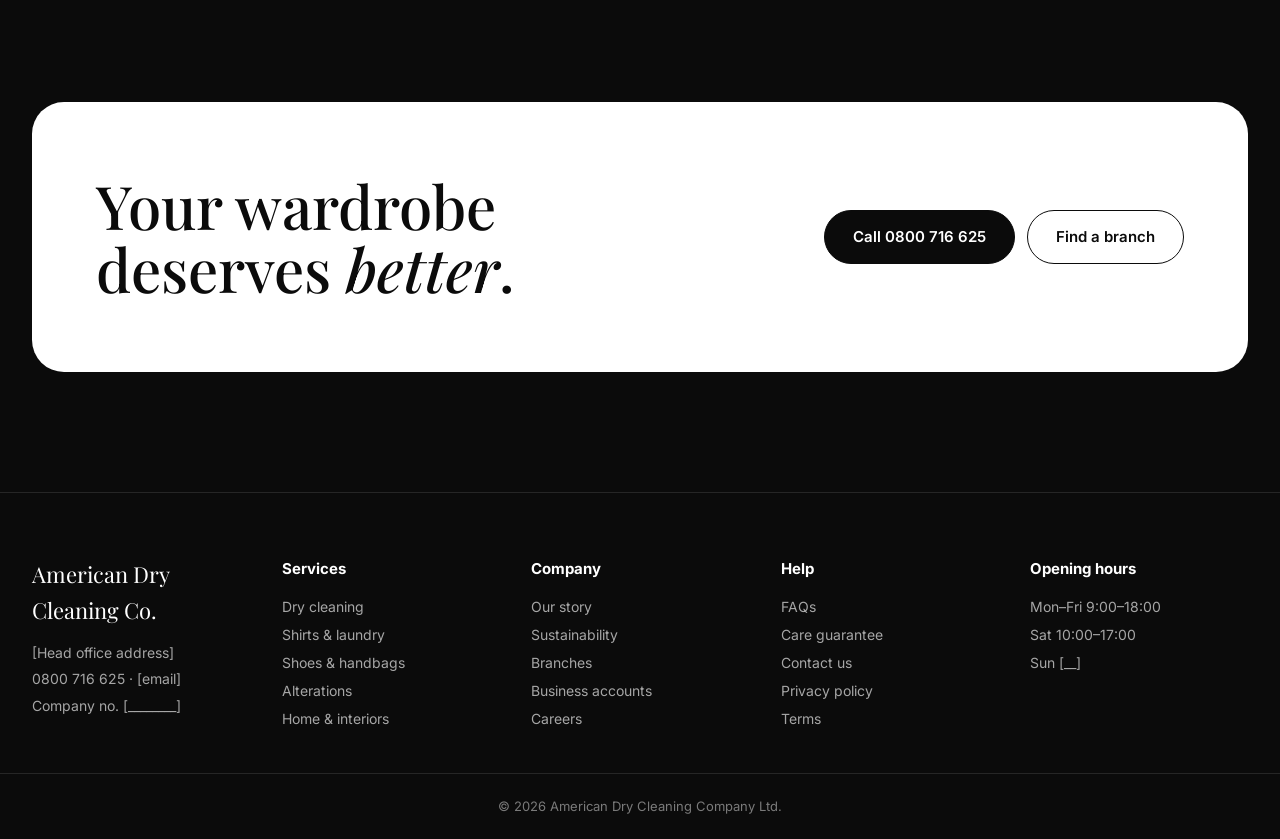
==== commit b4e4b32c: "Fix footer links, postcode message, hours and leftover notes Co-Authored-By: Claude Opus 5.5 <norepl" ====
--- a/index.html
+++ b/index.html
@@ -12,7 +12,7 @@
 </head>
 <body>
 <a class="sr-only" href="#main">Skip to content</a>
-<div class="topbar"><div class="wrap"><span>Free collection &amp; delivery across London and the Home Counties</span><span>Call free <a href="tel:0800716625"><b>0800 716 625</b></a> · Mon–Fri 9–6 · Sat 10–5</span></div></div>
+<div class="topbar"><div class="wrap"><span>Free collection &amp; delivery across London and the Home Counties</span><span>Call free <a href="tel:0800716625"><b>0800 716 625</b></a> · Mon–Fri 9:00–18:00 · Sat 10:00–17:00</span></div></div>
 <header class="site-header"><div class="wrap">
 <a class="logo" href="index.html">American<br>Dry Cleaning Co.</a>
 <nav class="nav" aria-label="Main">
@@ -32,9 +32,9 @@
 <span class="eyebrow">London · Since 1990</span>
 <h1>Couture care,<br><em><i>collected</i></em> from<br>your door.</h1>
 <p class="lead">London's family-run specialists for designer garments, shirts, shoes, handbags and wedding dresses. Cleaned with care, returned in recycled covers by electric van.</p>
-<form class="postcode" data-postcode="pc-msg"><label for="pc" class="sr-only">Your postcode</label><input id="pc" type="text" placeholder="Enter your postcode" autocomplete="postal-code"><button class="btn btn-white" type="submit">See collection times</button></form>
+<form class="postcode" data-postcode="pc-msg"><label for="pc" class="sr-only">Your postcode</label><input id="pc" type="text" placeholder="Enter your postcode" autocomplete="postal-code"><button class="btn btn-white" type="submit">Check my area</button></form>
 <p class="postcode-msg" id="pc-msg" role="status"></p>
-<div class="stats"><div><b>35+</b><span>years of care</span></div><div><b>[42]</b><span>London branches</span></div><div><b>[4.8★]</b><span>[1,200+] Google reviews</span></div></div>
+<div class="stats"><div><b><span data-years>36</span>+</b><span>years of care</span></div><div><b>[42]</b><span>London branches</span></div><div><b>[4.8★]</b><span>[1,200+] Google reviews</span></div></div>
 </div>
 <div class="hero-art"><div class="glow"></div>
 <span class="bubble" style="bottom:60px;left:22%;width:22px;height:22px"></span><span class="bubble" style="bottom:40px;left:70%;width:30px;height:30px;animation-delay:2s"></span><span class="bubble" style="bottom:80px;left:48%;width:14px;height:14px;animation-delay:4s"></span>
@@ -105,11 +105,11 @@
 </main>
 <footer class="site-footer"><div class="wrap">
 <div><p class="serif" style="font-size:22px;color:#fff;margin:0 0 12px">American Dry Cleaning Co.</p><p style="margin:0;line-height:1.8">[Head office address]<br><a href="tel:0800716625" style="display:inline">0800 716 625</a> · [email]<br>Company no. [________]</p></div>
-<div><h4>Services</h4><a href="services.html#garments">Dry cleaning</a><a href="services.html#garments">Shirts &amp; laundry</a><a href="services.html#specialist">Shoes &amp; handbags</a><a href="services.html#specialist">Alterations</a><a href="services.html#home">Home &amp; interiors</a></div>
+<div><h4>Services</h4><a href="services.html">Dry cleaning</a><a href="services.html">Shirts &amp; laundry</a><a href="services.html">Shoes &amp; handbags</a><a href="services.html">Alterations</a><a href="services.html">Home &amp; interiors</a></div>
 <div><h4>Company</h4><a href="our-story.html">Our story</a><a href="sustainability.html">Sustainability</a><a href="branches.html">Branches</a><a href="contact.html">Business accounts</a><a href="contact.html">Careers</a></div>
 <div><h4>Help</h4><a href="faq.html">FAQs</a><a href="faq.html#guarantee">Care guarantee</a><a href="contact.html">Contact us</a><a href="#">Privacy policy</a><a href="#">Terms</a></div>
 <div><h4>Opening hours</h4><p style="margin:0;line-height:2">Mon–Fri 9:00–18:00<br>Sat 10:00–17:00<br>Sun [__]</p></div>
-</div><div class="copy">© <span data-year></span> American Dry Cleaning Company Ltd. Demo website concept.</div></footer>
+</div><div class="copy">© <span data-year></span> American Dry Cleaning Company Ltd.</div></footer>
 <script src="script.js"></script>
 </body>
 </html>
